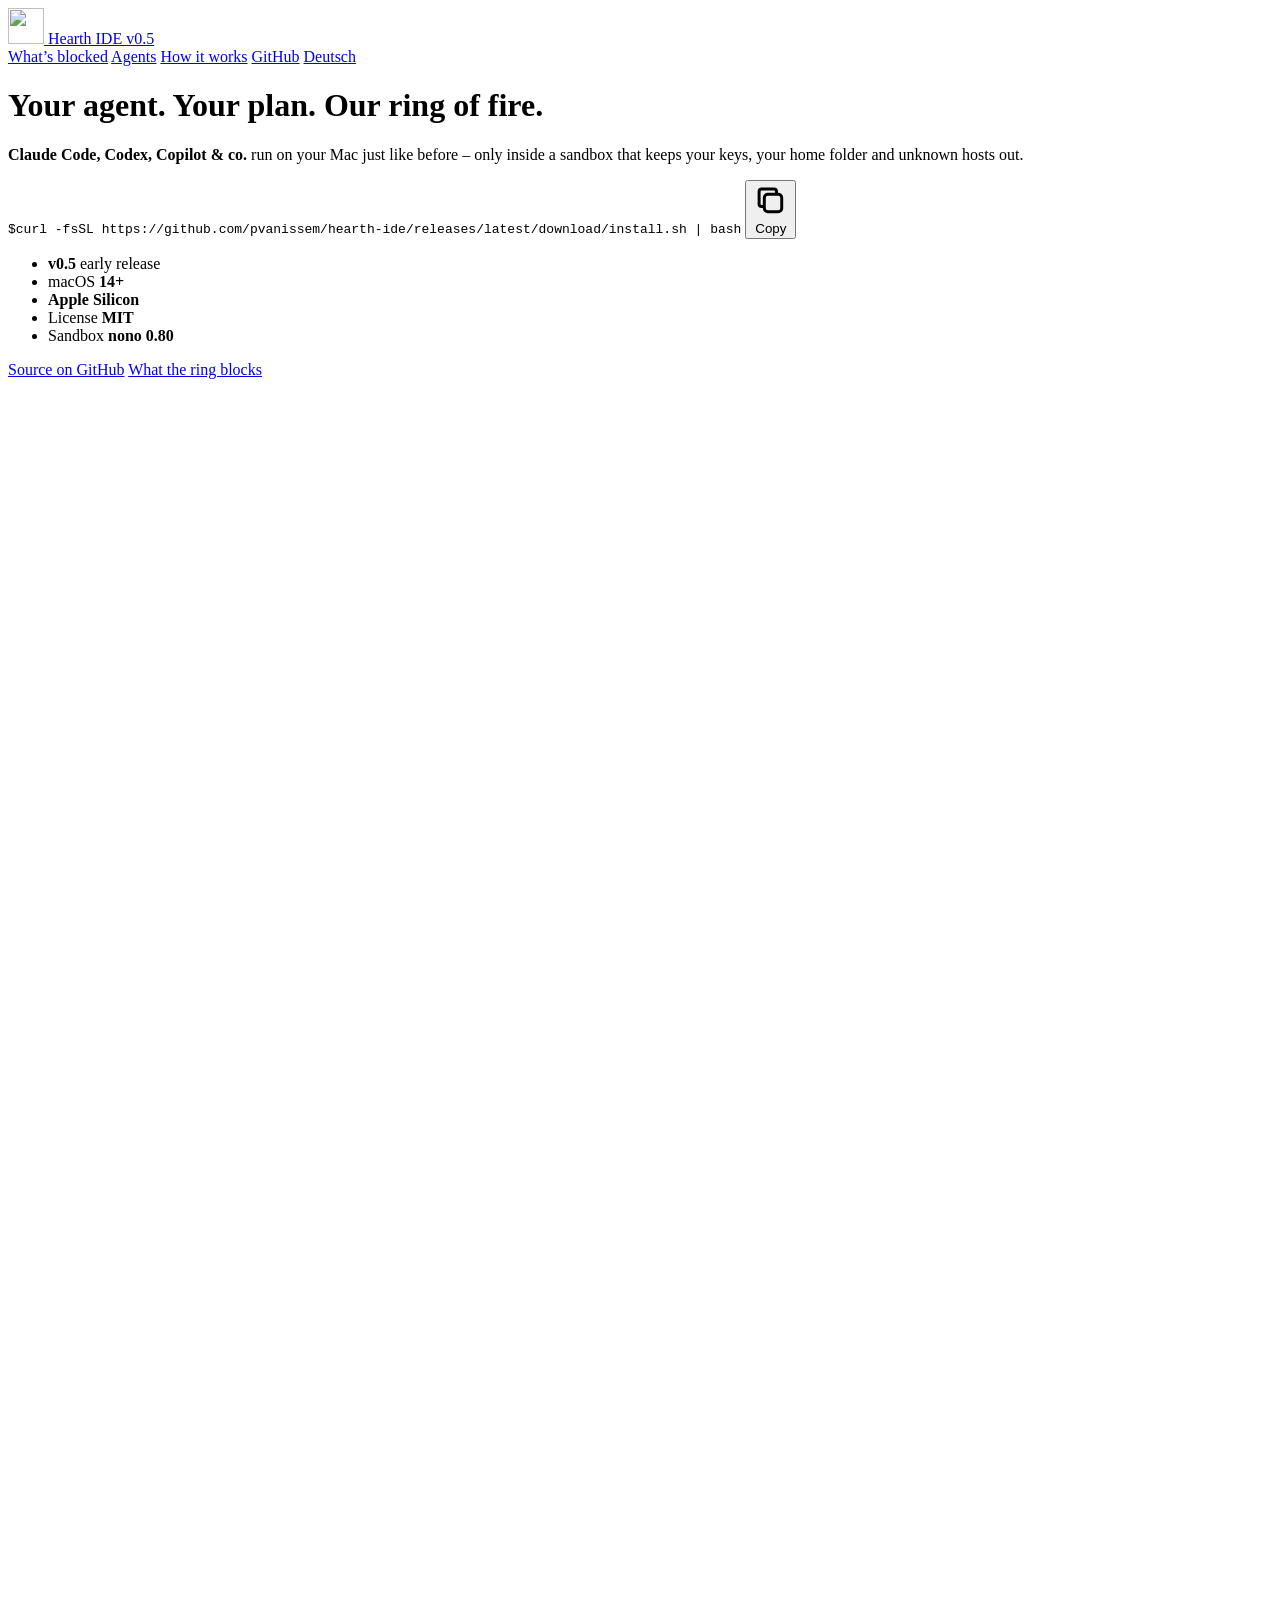
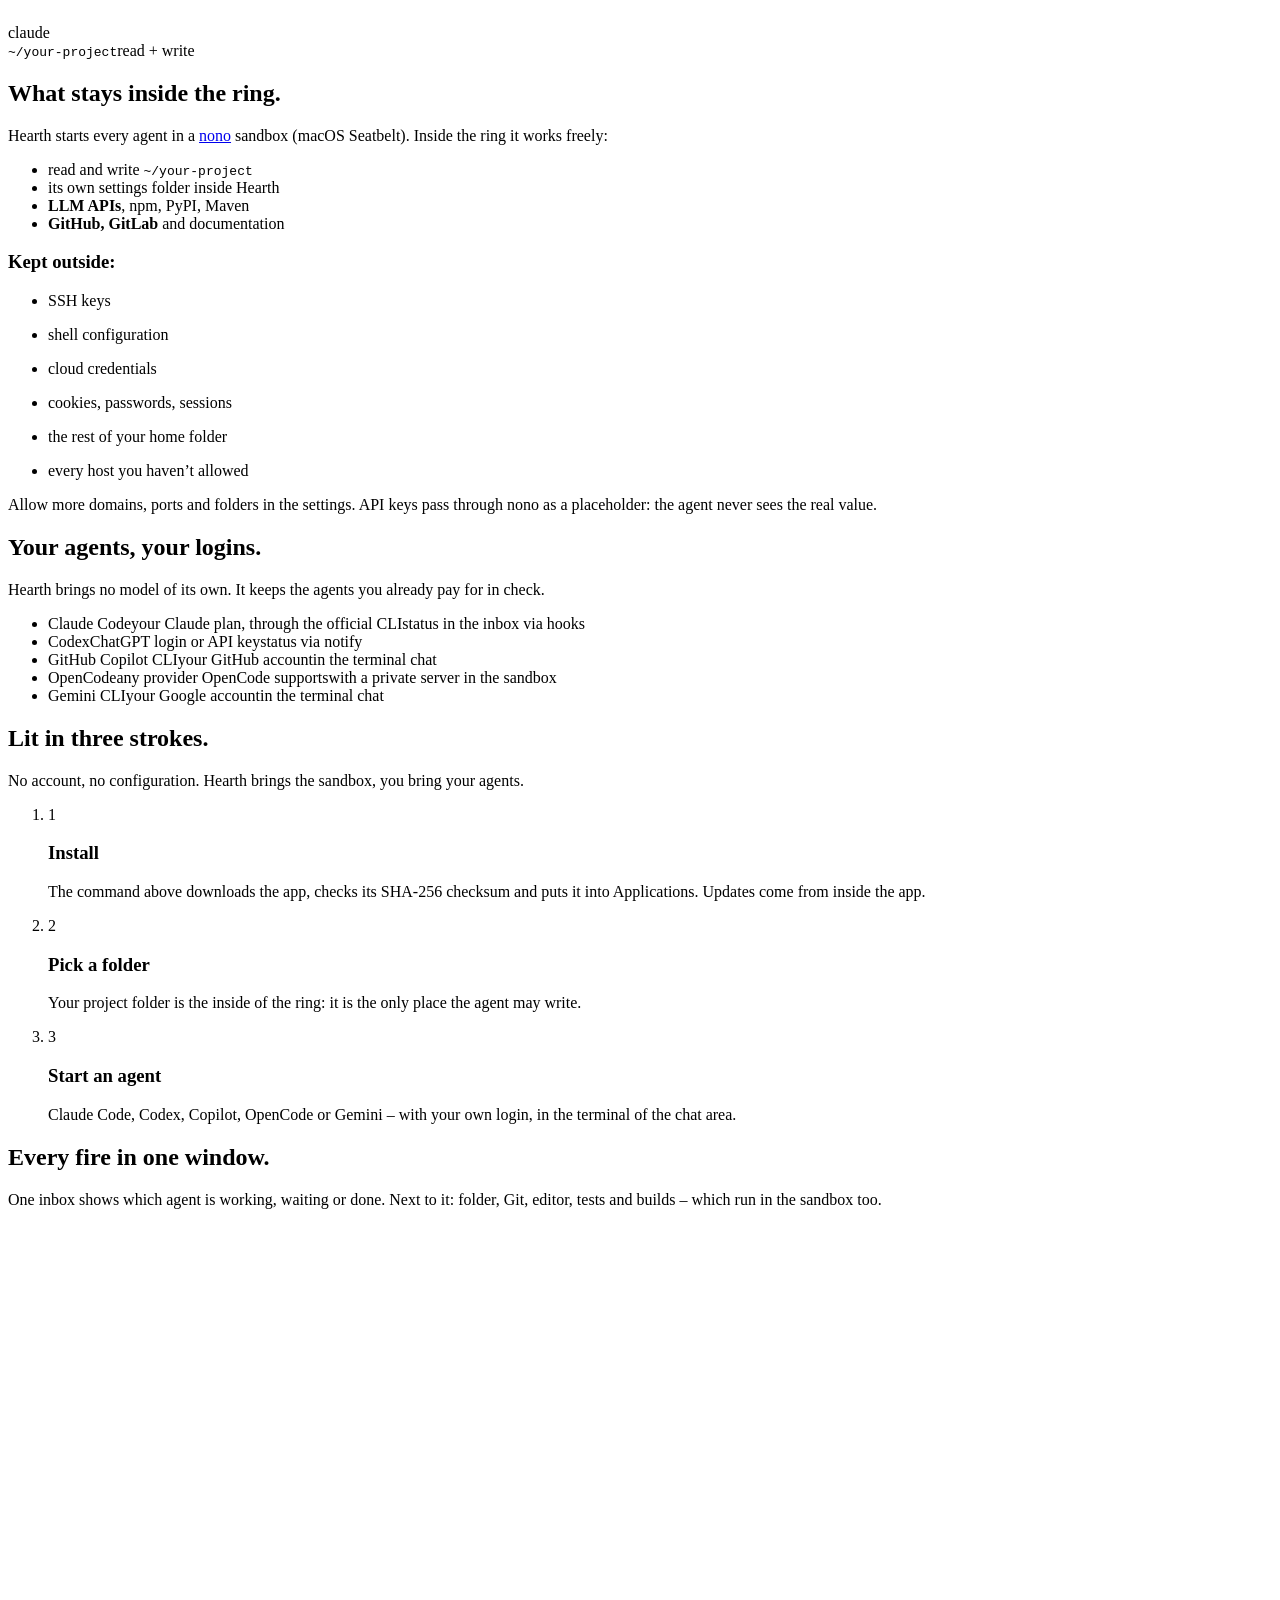
==== site/index.html @ be871015 "Landing page: v0.5 Co-Authored-By: Claude Opus 5.5 <noreply@anthropic.com>" ====
<!doctype html>
<html lang="en">
<head>
<meta charset="utf-8">
<meta name="viewport" content="width=device-width, initial-scale=1">
<title>Hearth IDE – Your agent. Your plan. Our ring of fire.</title>
<meta name="description" content="Hearth IDE is a native macOS app that runs Claude Code, Codex, GitHub Copilot CLI, OpenCode and Gemini CLI inside a nono sandbox – with one inbox for all your sessions.">
<meta property="og:title" content="Hearth IDE">
<meta property="og:description" content="Your agent. Your plan. Our ring of fire. Every agent CLI in a sandbox on your Mac.">
<meta property="og:image" content="https://pvanissem.github.io/hearth-ide/assets/hearth-app.webp">
<meta property="og:locale" content="en_US">
<meta name="theme-color" content="#0e0a12">
<link rel="canonical" href="https://pvanissem.github.io/hearth-ide/">
<link rel="alternate" hreflang="en" href="https://pvanissem.github.io/hearth-ide/">
<link rel="alternate" hreflang="de" href="https://pvanissem.github.io/hearth-ide/de/">
<link rel="alternate" hreflang="x-default" href="https://pvanissem.github.io/hearth-ide/">
<link rel="icon" type="image/png" href="assets/favicon.png">
<link rel="apple-touch-icon" href="assets/apple-touch-icon.png">
<link rel="preload" href="assets/fonts/bricolage-grotesque-latin.woff2" as="font" type="font/woff2" crossorigin>
<link rel="stylesheet" href="assets/fonts.css">
<link rel="stylesheet" href="assets/site.css">
</head>
<body>
<div class="wrap">
  <div class="firelight hero-light" aria-hidden="true"></div>
  <header class="top">
    <a class="mark" href="./" aria-label="Hearth IDE – home">
      <img src="assets/hearth-icon.webp" alt="" width="36" height="36">
      Hearth IDE <span class="version">v0.5</span>
    </a>
    <nav aria-label="Page sections">
      <a href="#ring">What’s blocked</a>
      <a href="#agents">Agents</a>
      <a href="#how">How it works</a>
      <a class="gh" href="https://github.com/pvanissem/hearth-ide">GitHub</a>
      <a class="lang" href="de/" hreflang="de" lang="de">Deutsch</a>
    </nav>
  </header>

  <main>
    <div class="hero">
      <div class="pitch">
        <h1>Your agent. Your plan. <span class="lit">Our ring of fire.</span></h1>
        <p class="lede"><strong>Claude Code, Codex, Copilot &amp; co.</strong> run on your Mac just like before – only inside a sandbox that keeps your keys, your home folder and unknown hosts out.</p>

        <div class="install" data-install>
          <code><span class="prompt">$</span><span data-cmd>curl -fsSL https://<wbr>github.com/<wbr>pvanissem/<wbr>hearth-ide/<wbr>releases/<wbr>latest/<wbr>download/<wbr>install.sh <wbr>| bash</span></code>
          <button class="copy" type="button" data-copy aria-label="Copy the install command">
            <svg viewBox="0 0 20 20" fill="none" stroke="currentColor" stroke-width="1.7" aria-hidden="true"><rect x="6.5" y="6.5" width="10" height="10" rx="2"/><path d="M13.5 6.5V5a1.5 1.5 0 0 0-1.5-1.5H5A1.5 1.5 0 0 0 3.5 5v7A1.5 1.5 0 0 0 5 13.5h1.5"/></svg>
            <span class="copy-text">Copy</span>
          </button>
          <span class="copy-status" role="status" aria-live="polite"></span>
        </div>

        <ul class="facts" aria-label="Key facts">
          <li><b>v0.5</b> early release</li>
          <li>macOS <b>14+</b></li>
          <li><b>Apple Silicon</b></li>
          <li>License <b>MIT</b></li>
          <li>Sandbox <b>nono 0.80</b></li>
        </ul>

        <div class="pitch-links">
          <a href="https://github.com/pvanissem/hearth-ide">Source on GitHub</a>
          <a href="#ring">What the ring blocks</a>
        </div>
      </div>

      <div class="ring" data-ring aria-label="A ring of stones made of sandbox rules around the agent’s fire. Every stone is a block.">
        <canvas data-fire aria-hidden="true"></canvas>
        <svg class="stones" data-stones viewBox="0 0 1000 860" role="list"></svg>
        <div class="agent-name" data-agent aria-hidden="true">claude</div>
        <div class="inside-label"><code>~/your-project</code><span>read + write</span></div>
        <div class="rule-tip" data-tip aria-hidden="true"></div>
      </div>
    </div>

    <section id="ring" aria-labelledby="ring-h">
      <div class="ember-light" style="left:-18rem;top:2rem" aria-hidden="true"></div>
      <h2 id="ring-h">What stays inside the ring.</h2>
      <p class="section-lede">Hearth starts every agent in a <a href="https://nono.sh">nono</a> sandbox (macOS Seatbelt). Inside the ring it works freely:</p>
      <ul class="inside">
        <li>read and write <code>~/your-project</code></li>
        <li>its own settings folder inside Hearth</li>
        <li><strong>LLM APIs</strong>, npm, PyPI, Maven</li>
        <li><strong>GitHub, GitLab</strong> and documentation</li>
      </ul>
      <h3 class="outside-title">Kept outside:</h3>
      <ul class="arc" data-arc>
        <li style="--lift:1.4" data-stone="~/.ssh"><p>SSH keys</p></li>
        <li style="--lift:.5" data-stone="~/.zshrc"><p>shell configuration</p></li>
        <li style="--lift:0" data-stone="~/.aws"><p>cloud credentials</p></li>
        <li style="--lift:0" data-stone="Browser data"><p>cookies, passwords, sessions</p></li>
        <li style="--lift:.5" data-stone="~/Documents"><p>the rest of your home folder</p></li>
        <li style="--lift:1.4" data-stone="example.com"><p>every host you haven’t allowed</p></li>
      </ul>
      <p class="side-note">Allow more domains, ports and folders in the settings. API keys pass through nono as a placeholder: the agent never sees the real value.</p>
    </section>

    <section id="agents" aria-labelledby="agents-h">
      <h2 id="agents-h">Your agents, your logins.</h2>
      <p class="section-lede">Hearth brings no model of its own. It keeps the agents you already pay for in check.</p>
      <ul class="roster">
        <li><span class="who">Claude Code</span><span class="login">your Claude plan, through the official CLI</span><span class="how">status in the inbox via hooks</span></li>
        <li><span class="who">Codex</span><span class="login">ChatGPT login or API key</span><span class="how">status via notify</span></li>
        <li><span class="who">GitHub Copilot CLI</span><span class="login">your GitHub account</span><span class="how">in the terminal chat</span></li>
        <li><span class="who">OpenCode</span><span class="login">any provider OpenCode supports</span><span class="how">with a private server in the sandbox</span></li>
        <li><span class="who">Gemini CLI</span><span class="login">your Google account</span><span class="how">in the terminal chat</span></li>
      </ul>
    </section>

    <section id="how" aria-labelledby="how-h">
      <div class="ember-light" style="right:-16rem;top:6rem" aria-hidden="true"></div>
      <h2 id="how-h">Lit in three strokes.</h2>
      <p class="section-lede">No account, no configuration. Hearth brings the sandbox, you bring your agents.</p>
      <ol class="strokes" data-strokes>
        <li><span class="n" aria-hidden="true">1</span><h3>Install</h3><p>The command above downloads the app, checks its SHA-256 checksum and puts it into Applications. Updates come from inside the app.</p></li>
        <li><span class="n" aria-hidden="true">2</span><h3>Pick a folder</h3><p>Your project folder is the inside of the ring: it is the only place the agent may write.</p></li>
        <li><span class="n" aria-hidden="true">3</span><h3>Start an agent</h3><p>Claude Code, Codex, Copilot, OpenCode or Gemini – with your own login, in the terminal of the chat area.</p></li>
      </ol>
    </section>

    <section aria-labelledby="app-h">
      <h2 id="app-h">Every fire in one window.</h2>
      <p class="section-lede">One inbox shows which agent is working, waiting or done. Next to it: folder, Git, editor, tests and builds – which run in the sandbox too.</p>
      <figure class="shot">
        <div class="shot-frame">
          <picture>
            <source media="(max-width: 560px)" srcset="assets/hearth-app-phone.webp" width="1000" height="1106">
            <img src="assets/hearth-app.webp" width="2400" height="1326" loading="lazy" decoding="async"
                 alt="Hearth IDE: on the left the inbox with a finished Claude Code session, next to it the terminal chat with its sandbox badge, on the right the directory, Git with two changes and Build &amp; Deployment.">
          </picture>
          <span class="pin inbox">Inbox</span>
          <span class="pin chat">Terminal chat<span class="long"> in the sandbox</span></span>
          <span class="pin inspector">Git &amp; builds follow the agent</span>
        </div>
        <figcaption>A real screenshot with the demo project “lagerfeuer”: Claude Code adds a function and its test inside the sandbox.</figcaption>
      </figure>
    </section>

    <section aria-labelledby="status-h">
      <h2 id="status-h">Honest status: v0.5.</h2>
      <p class="section-lede">Early, but usable. This is what works today:</p>
      <div class="status">
        <div>
          <h3>Works</h3>
          <ul>
            <li>Agents as a terminal in the chat area</li>
            <li>Inbox with status and notifications</li>
            <li>Build &amp; Deployment and Git in the sandbox</li>
            <li>Resuming sessions</li>
            <li>Editor tabs per session</li>
            <li>A separate settings folder per agent</li>
            <li>CI/CD for GitLab and GitHub Actions</li>
            <li>English and German</li>
            <li>Search Everywhere with double Shift</li>
            <li>Themes: Hearth Light, Darcula, Storm</li>
          </ul>
        </div>
        <div>
          <h3>Coming next</h3>
          <ul>
            <li>Native chat via the Agent Client Protocol</li>
            <li>Sign-in without keychain access</li>
            <li>Signed, notarized builds</li>
          </ul>
        </div>
        <div>
          <h3>Requirements</h3>
          <ul>
            <li>macOS 14 or later</li>
            <li>Apple Silicon</li>
            <li>at least one agent CLI</li>
          </ul>
        </div>
      </div>
    </section>

    <section class="close" aria-labelledby="close-h">
      <div class="embers"><img src="assets/hearth-icon.webp" alt="" width="96" height="96" loading="lazy"></div>
      <h2 id="close-h">Light it up.</h2>
      <div class="install" data-install>
        <code><span class="prompt">$</span><span data-cmd>curl -fsSL https://<wbr>github.com/<wbr>pvanissem/<wbr>hearth-ide/<wbr>releases/<wbr>latest/<wbr>download/<wbr>install.sh <wbr>| bash</span></code>
        <button class="copy" type="button" data-copy aria-label="Copy the install command">
          <svg viewBox="0 0 20 20" fill="none" stroke="currentColor" stroke-width="1.7" aria-hidden="true"><rect x="6.5" y="6.5" width="10" height="10" rx="2"/><path d="M13.5 6.5V5a1.5 1.5 0 0 0-1.5-1.5H5A1.5 1.5 0 0 0 3.5 5v7A1.5 1.5 0 0 0 5 13.5h1.5"/></svg>
          <span class="copy-text">Copy</span>
        </button>
        <span class="copy-status" role="status" aria-live="polite"></span>
      </div>
      <div class="pitch-links">
        <a href="https://github.com/pvanissem/hearth-ide/releases/latest">Release notes</a>
        <a href="https://github.com/pvanissem/hearth-ide/blob/main/CHANGELOG.md">Changelog</a>
        <a href="https://github.com/pvanissem/hearth-ide">Source</a>
      </div>
    </section>
  </main>

  <footer>
    <span>Hearth IDE · MIT license · no account, no telemetry</span>
    <span>Sandbox: <a href="https://github.com/nolabs-ai/nono">nono</a> (Apache-2.0)</span>
  </footer>
</div>

<script src="assets/site.js"></script>
</body>
</html>
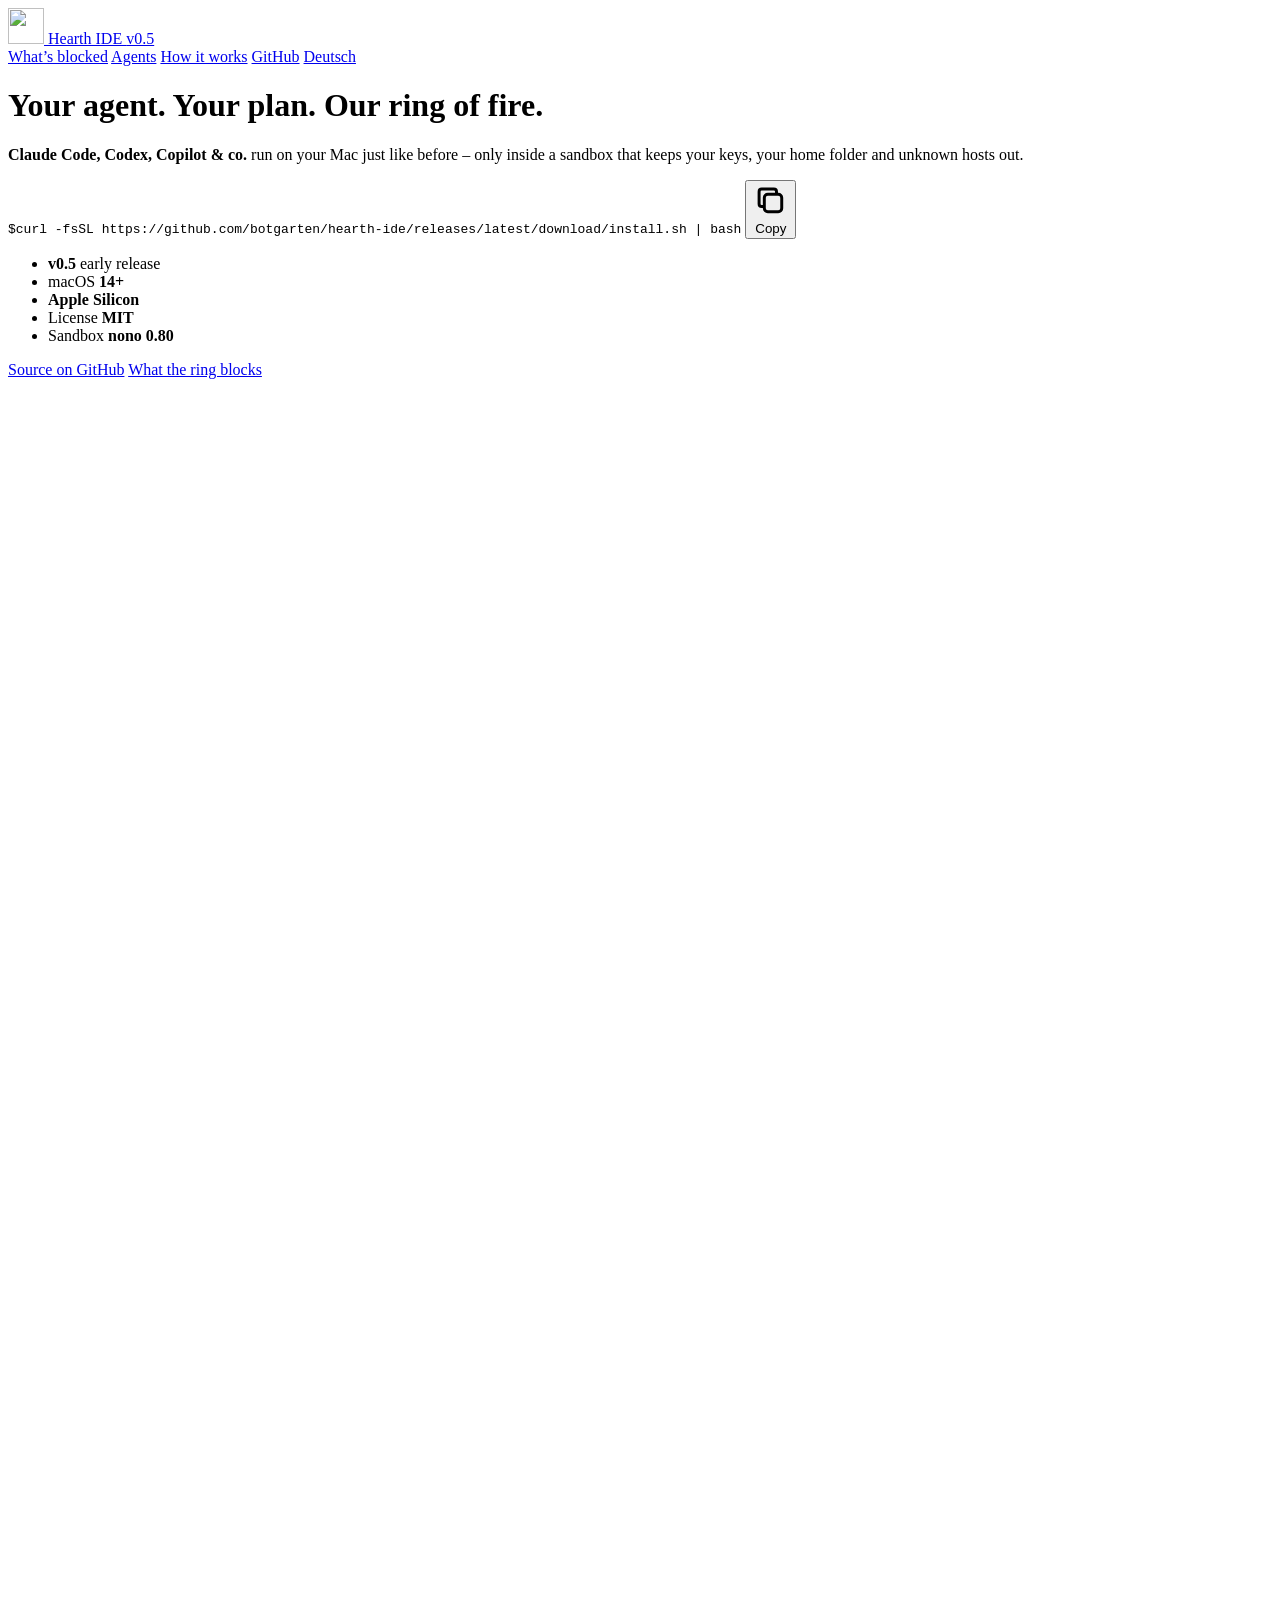
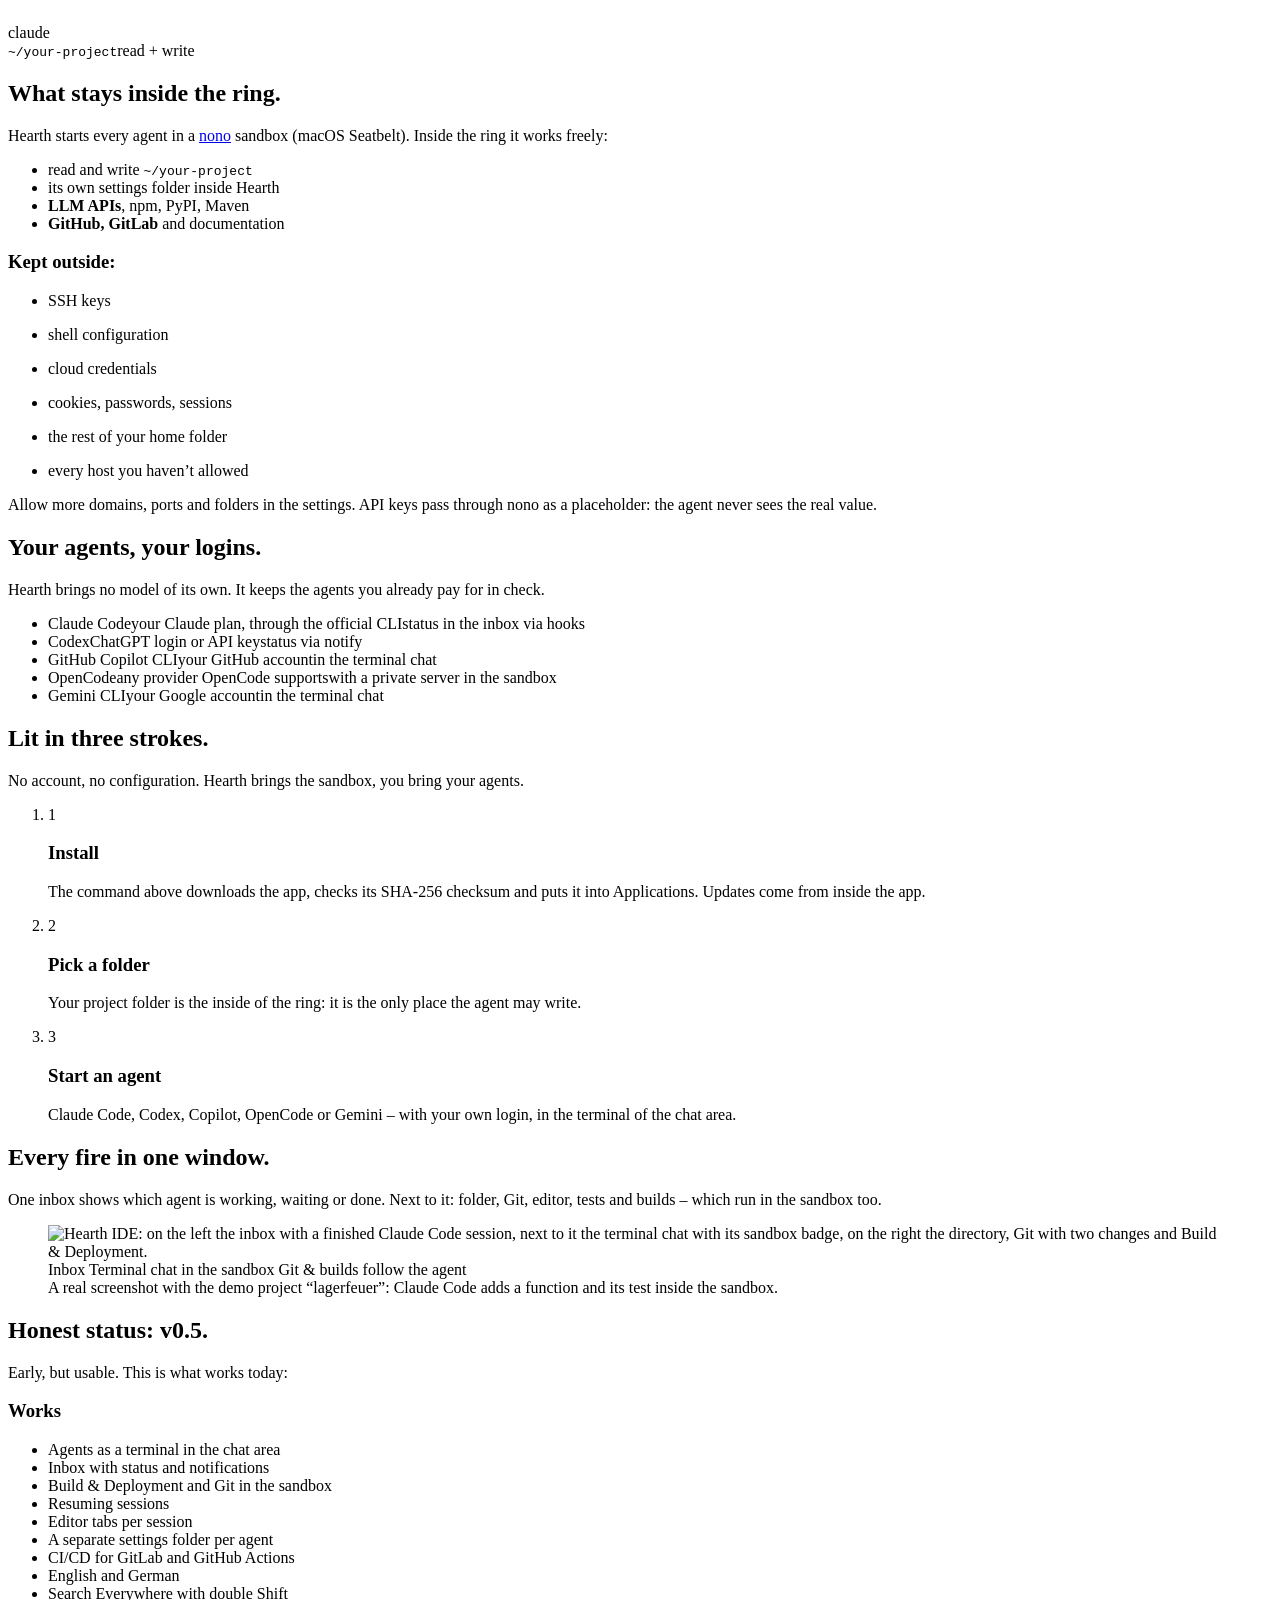
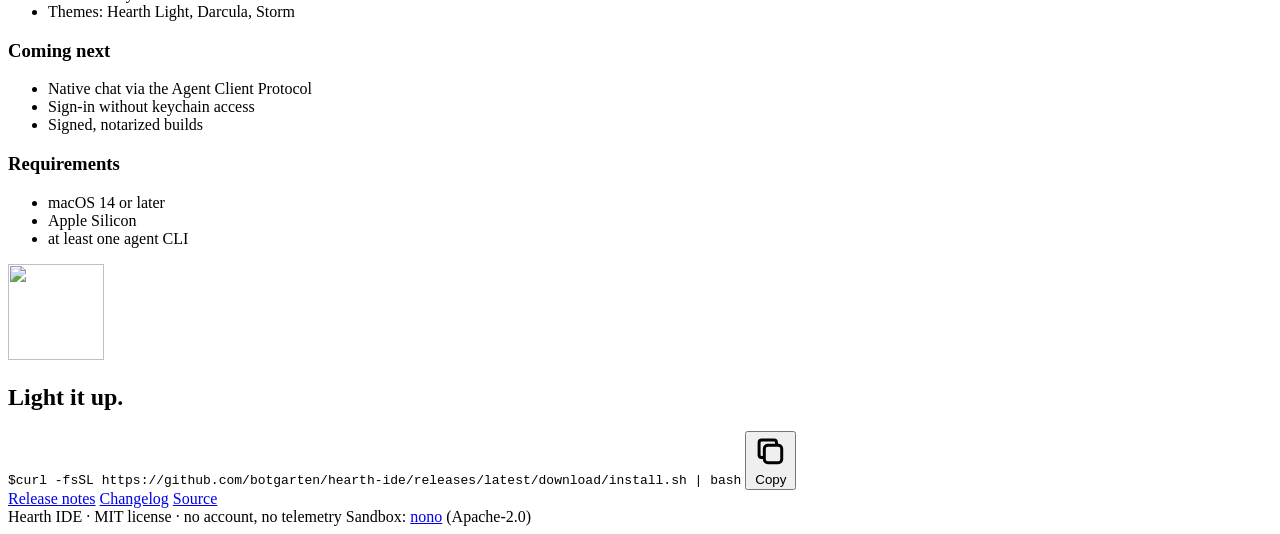
==== commit 0f78e77a: "Landingpage: URLs auf botgarten/hearth-ide umgestellt Co-Authored-By: Claude Sonnet 5.5 <noreply@ant" ====
--- a/site/index.html
+++ b/site/index.html
@@ -7,13 +7,13 @@
 <meta name="description" content="Hearth IDE is a native macOS app that runs Claude Code, Codex, GitHub Copilot CLI, OpenCode and Gemini CLI inside a nono sandbox – with one inbox for all your sessions.">
 <meta property="og:title" content="Hearth IDE">
 <meta property="og:description" content="Your agent. Your plan. Our ring of fire. Every agent CLI in a sandbox on your Mac.">
-<meta property="og:image" content="https://pvanissem.github.io/hearth-ide/assets/hearth-app.webp">
+<meta property="og:image" content="https://botgarten.github.io/hearth-ide/assets/hearth-app.webp">
 <meta property="og:locale" content="en_US">
 <meta name="theme-color" content="#0e0a12">
-<link rel="canonical" href="https://pvanissem.github.io/hearth-ide/">
-<link rel="alternate" hreflang="en" href="https://pvanissem.github.io/hearth-ide/">
-<link rel="alternate" hreflang="de" href="https://pvanissem.github.io/hearth-ide/de/">
-<link rel="alternate" hreflang="x-default" href="https://pvanissem.github.io/hearth-ide/">
+<link rel="canonical" href="https://botgarten.github.io/hearth-ide/">
+<link rel="alternate" hreflang="en" href="https://botgarten.github.io/hearth-ide/">
+<link rel="alternate" hreflang="de" href="https://botgarten.github.io/hearth-ide/de/">
+<link rel="alternate" hreflang="x-default" href="https://botgarten.github.io/hearth-ide/">
 <link rel="icon" type="image/png" href="assets/favicon.png">
 <link rel="apple-touch-icon" href="assets/apple-touch-icon.png">
 <link rel="preload" href="assets/fonts/bricolage-grotesque-latin.woff2" as="font" type="font/woff2" crossorigin>
@@ -32,7 +32,7 @@
       <a href="#ring">What’s blocked</a>
       <a href="#agents">Agents</a>
       <a href="#how">How it works</a>
-      <a class="gh" href="https://github.com/pvanissem/hearth-ide">GitHub</a>
+      <a class="gh" href="https://github.com/botgarten/hearth-ide">GitHub</a>
       <a class="lang" href="de/" hreflang="de" lang="de">Deutsch</a>
     </nav>
   </header>
@@ -44,7 +44,7 @@
         <p class="lede"><strong>Claude Code, Codex, Copilot &amp; co.</strong> run on your Mac just like before – only inside a sandbox that keeps your keys, your home folder and unknown hosts out.</p>
 
         <div class="install" data-install>
-          <code><span class="prompt">$</span><span data-cmd>curl -fsSL https://<wbr>github.com/<wbr>pvanissem/<wbr>hearth-ide/<wbr>releases/<wbr>latest/<wbr>download/<wbr>install.sh <wbr>| bash</span></code>
+          <code><span class="prompt">$</span><span data-cmd>curl -fsSL https://<wbr>github.com/<wbr>botgarten/<wbr>hearth-ide/<wbr>releases/<wbr>latest/<wbr>download/<wbr>install.sh <wbr>| bash</span></code>
           <button class="copy" type="button" data-copy aria-label="Copy the install command">
             <svg viewBox="0 0 20 20" fill="none" stroke="currentColor" stroke-width="1.7" aria-hidden="true"><rect x="6.5" y="6.5" width="10" height="10" rx="2"/><path d="M13.5 6.5V5a1.5 1.5 0 0 0-1.5-1.5H5A1.5 1.5 0 0 0 3.5 5v7A1.5 1.5 0 0 0 5 13.5h1.5"/></svg>
             <span class="copy-text">Copy</span>
@@ -61,7 +61,7 @@
         </ul>
 
         <div class="pitch-links">
-          <a href="https://github.com/pvanissem/hearth-ide">Source on GitHub</a>
+          <a href="https://github.com/botgarten/hearth-ide">Source on GitHub</a>
           <a href="#ring">What the ring blocks</a>
         </div>
       </div>
@@ -180,7 +180,7 @@
       <div class="embers"><img src="assets/hearth-icon.webp" alt="" width="96" height="96" loading="lazy"></div>
       <h2 id="close-h">Light it up.</h2>
       <div class="install" data-install>
-        <code><span class="prompt">$</span><span data-cmd>curl -fsSL https://<wbr>github.com/<wbr>pvanissem/<wbr>hearth-ide/<wbr>releases/<wbr>latest/<wbr>download/<wbr>install.sh <wbr>| bash</span></code>
+        <code><span class="prompt">$</span><span data-cmd>curl -fsSL https://<wbr>github.com/<wbr>botgarten/<wbr>hearth-ide/<wbr>releases/<wbr>latest/<wbr>download/<wbr>install.sh <wbr>| bash</span></code>
         <button class="copy" type="button" data-copy aria-label="Copy the install command">
           <svg viewBox="0 0 20 20" fill="none" stroke="currentColor" stroke-width="1.7" aria-hidden="true"><rect x="6.5" y="6.5" width="10" height="10" rx="2"/><path d="M13.5 6.5V5a1.5 1.5 0 0 0-1.5-1.5H5A1.5 1.5 0 0 0 3.5 5v7A1.5 1.5 0 0 0 5 13.5h1.5"/></svg>
           <span class="copy-text">Copy</span>
@@ -188,9 +188,9 @@
         <span class="copy-status" role="status" aria-live="polite"></span>
       </div>
       <div class="pitch-links">
-        <a href="https://github.com/pvanissem/hearth-ide/releases/latest">Release notes</a>
-        <a href="https://github.com/pvanissem/hearth-ide/blob/main/CHANGELOG.md">Changelog</a>
-        <a href="https://github.com/pvanissem/hearth-ide">Source</a>
+        <a href="https://github.com/botgarten/hearth-ide/releases/latest">Release notes</a>
+        <a href="https://github.com/botgarten/hearth-ide/blob/main/CHANGELOG.md">Changelog</a>
+        <a href="https://github.com/botgarten/hearth-ide">Source</a>
       </div>
     </section>
   </main>
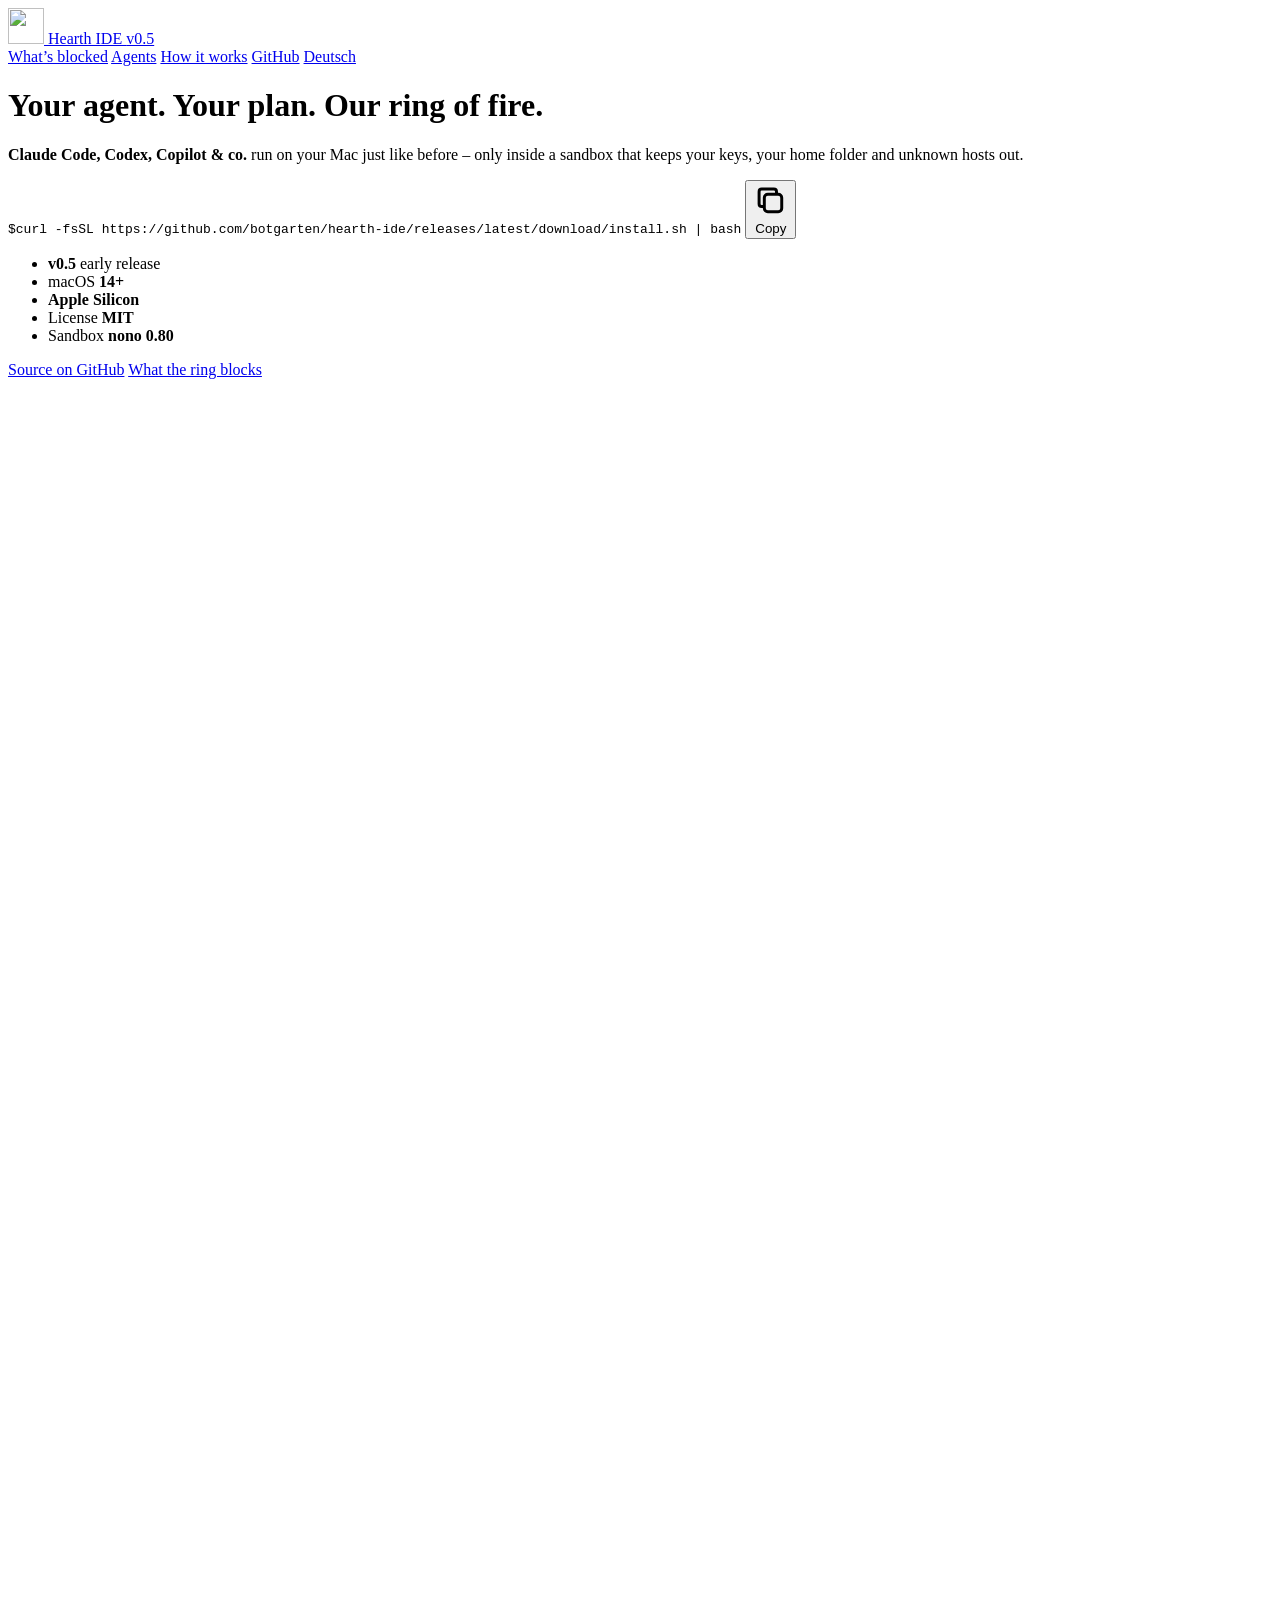
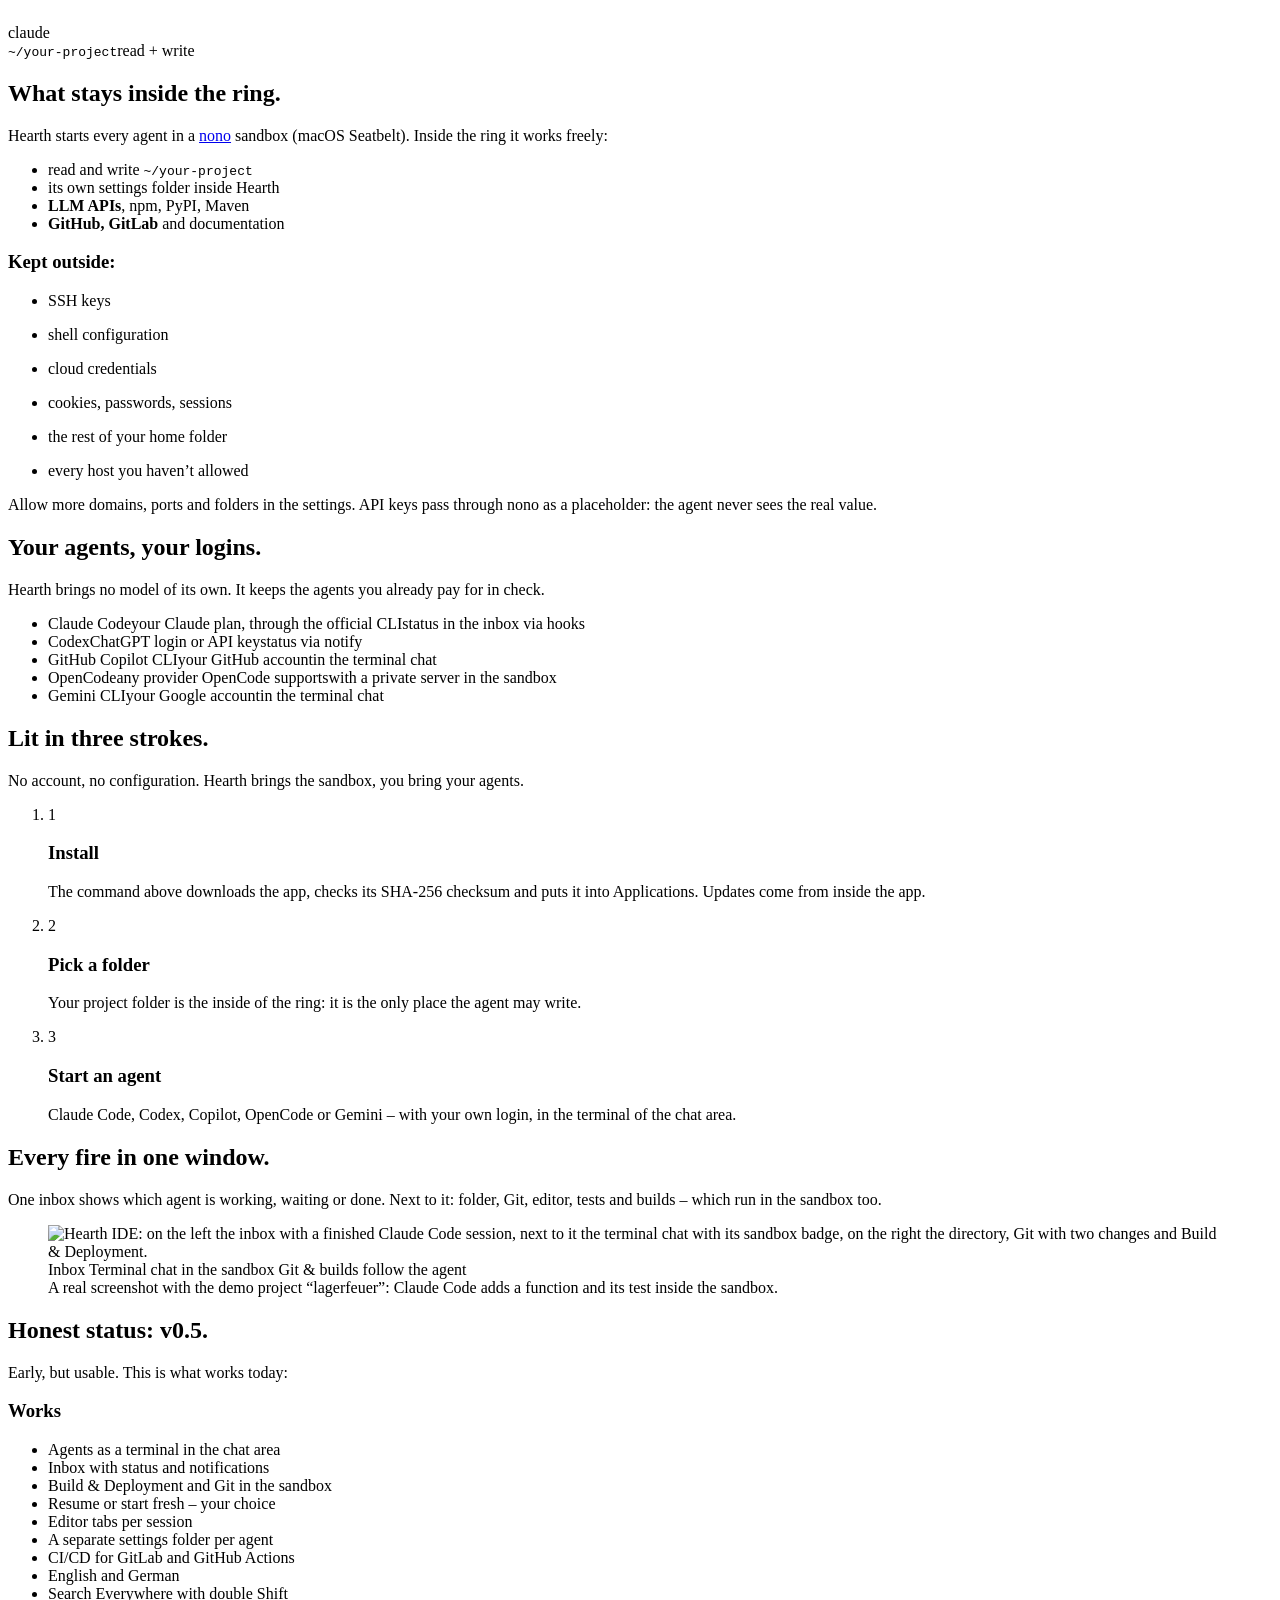
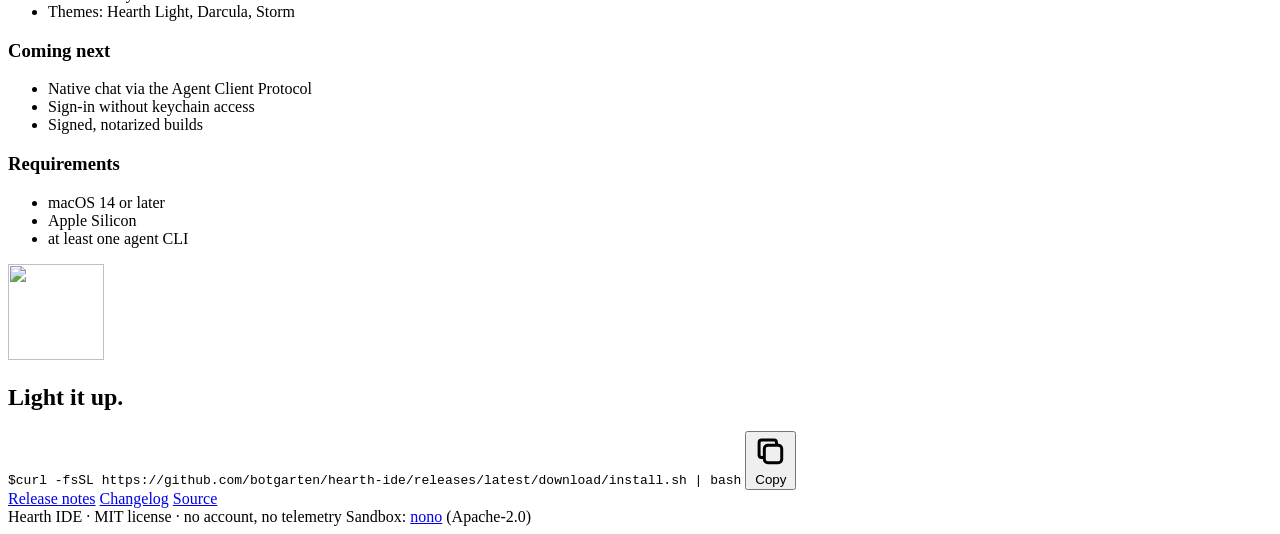
==== commit 58253b06: "Start dialog and welcome screen: choose between a new and an earlier session Co-Authored-By: Claude " ====
--- a/site/index.html
+++ b/site/index.html
@@ -148,7 +148,7 @@
             <li>Agents as a terminal in the chat area</li>
             <li>Inbox with status and notifications</li>
             <li>Build &amp; Deployment and Git in the sandbox</li>
-            <li>Resuming sessions</li>
+            <li>Resume or start fresh – your choice</li>
             <li>Editor tabs per session</li>
             <li>A separate settings folder per agent</li>
             <li>CI/CD for GitLab and GitHub Actions</li>
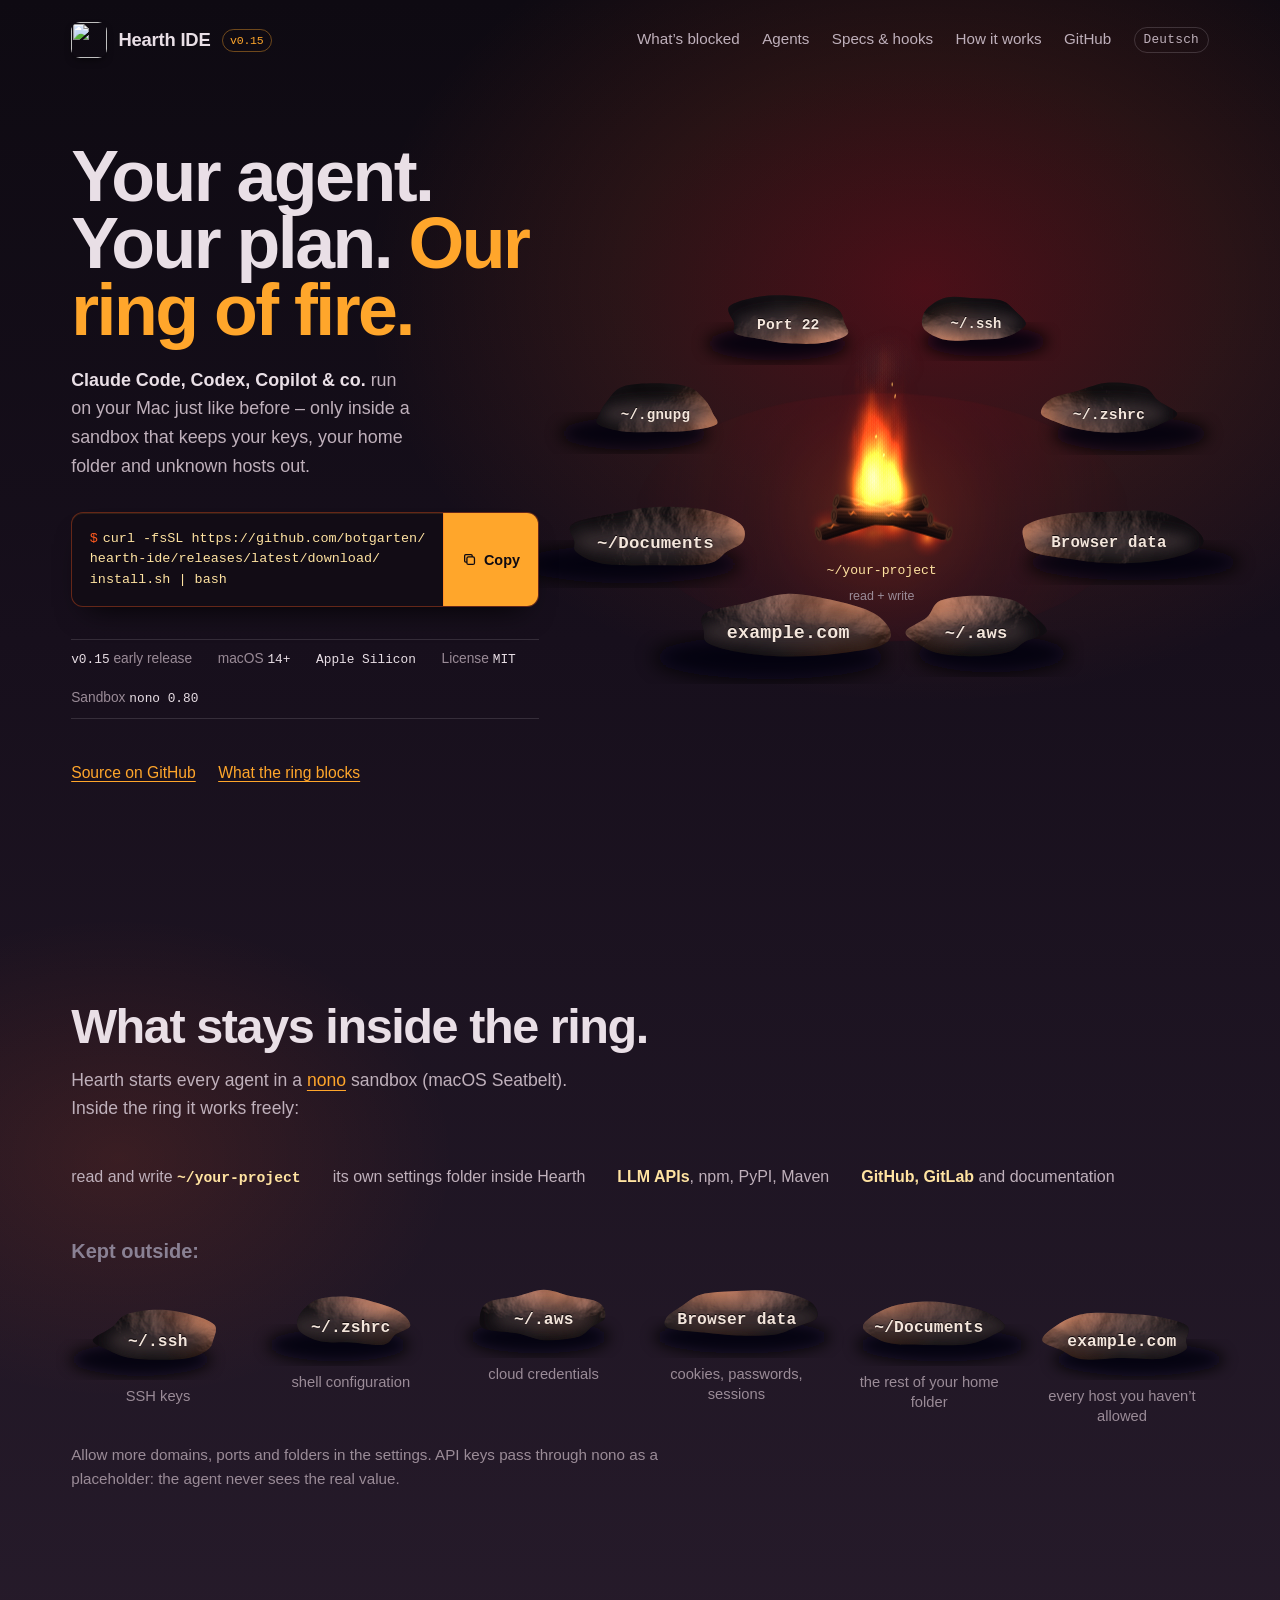
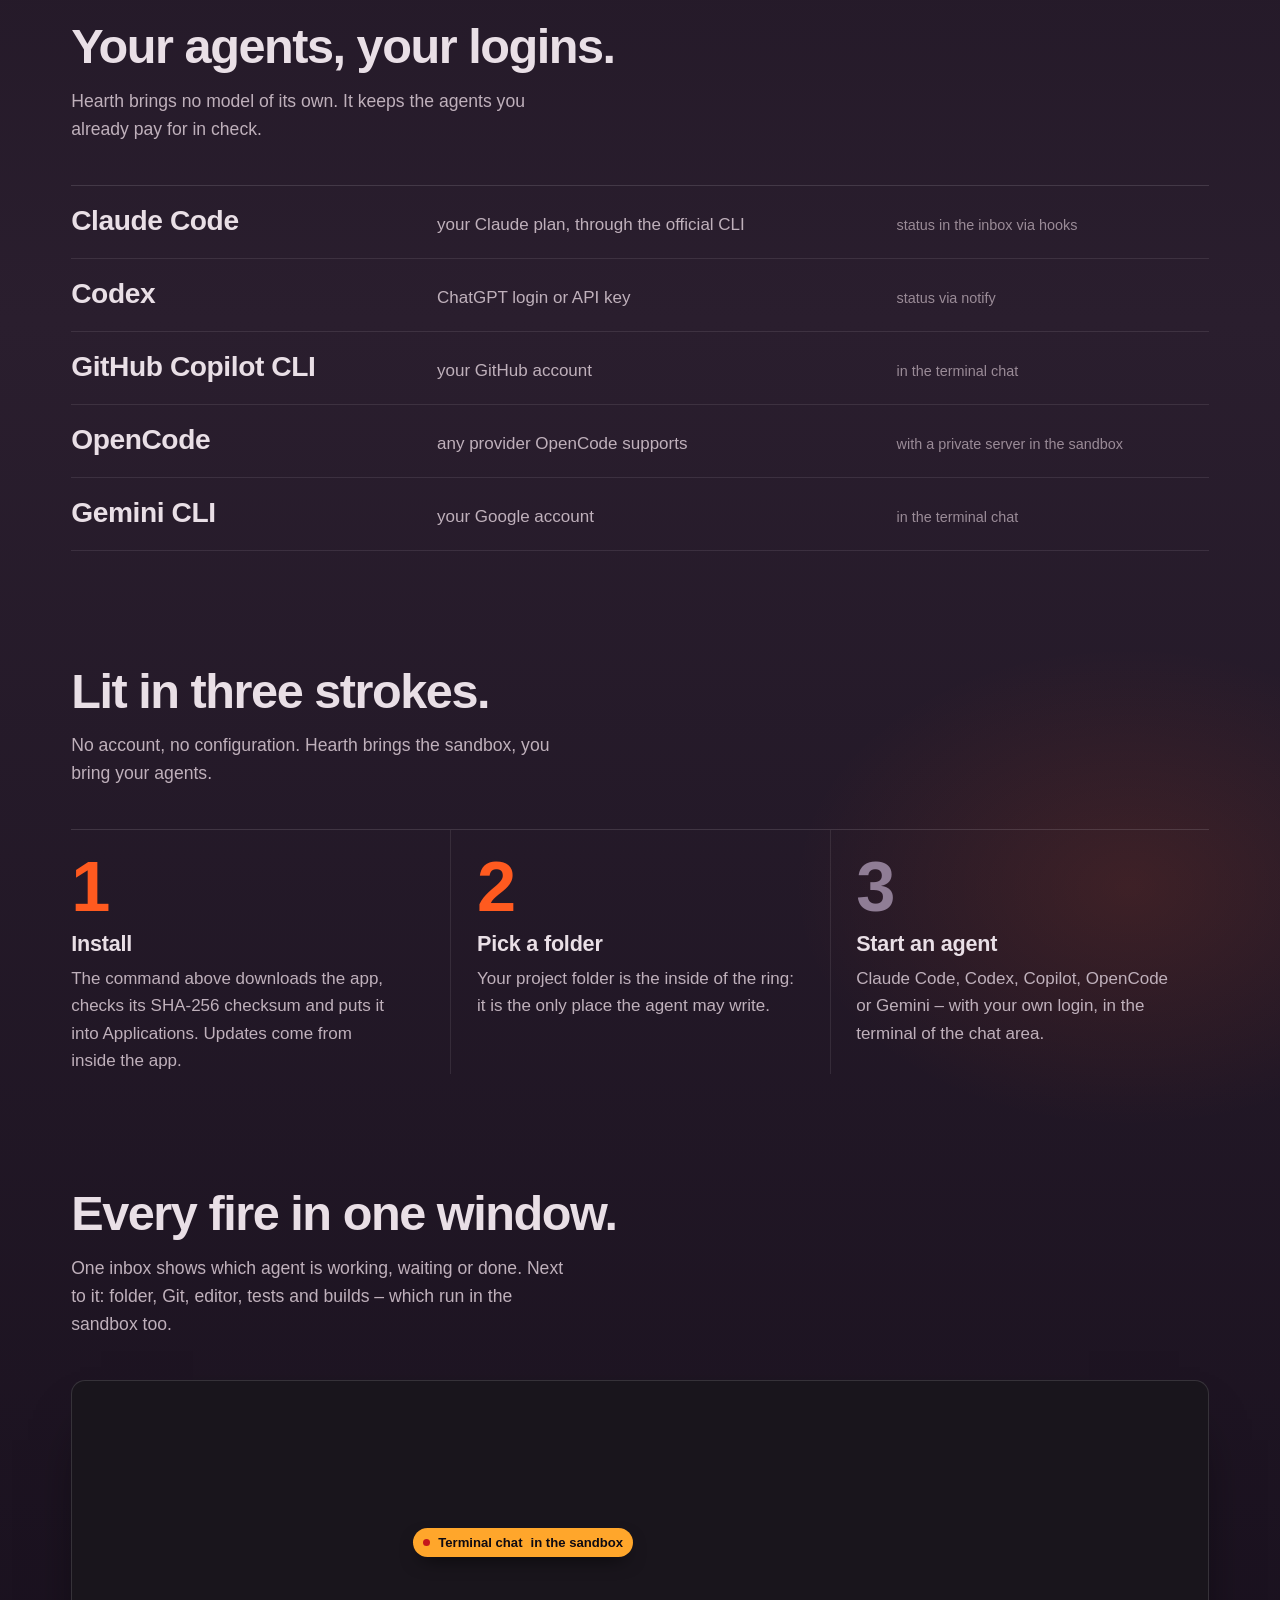
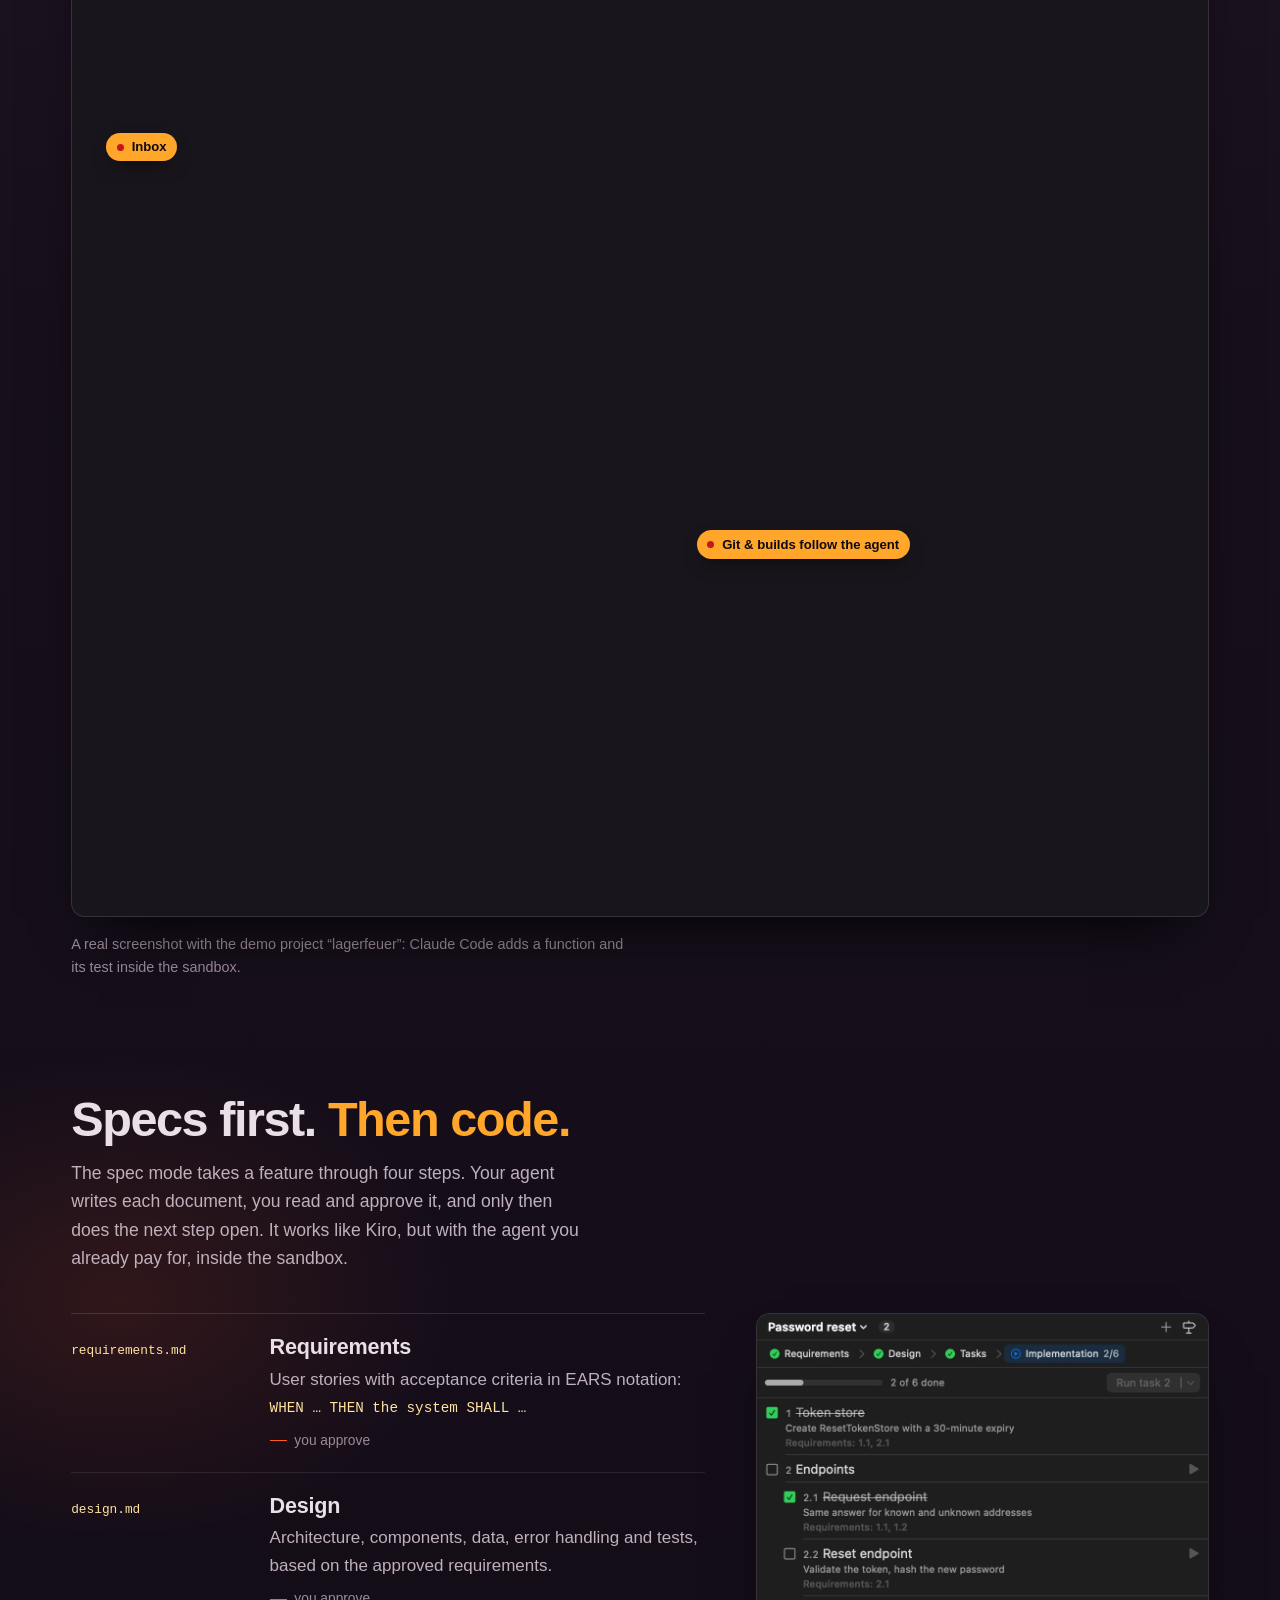
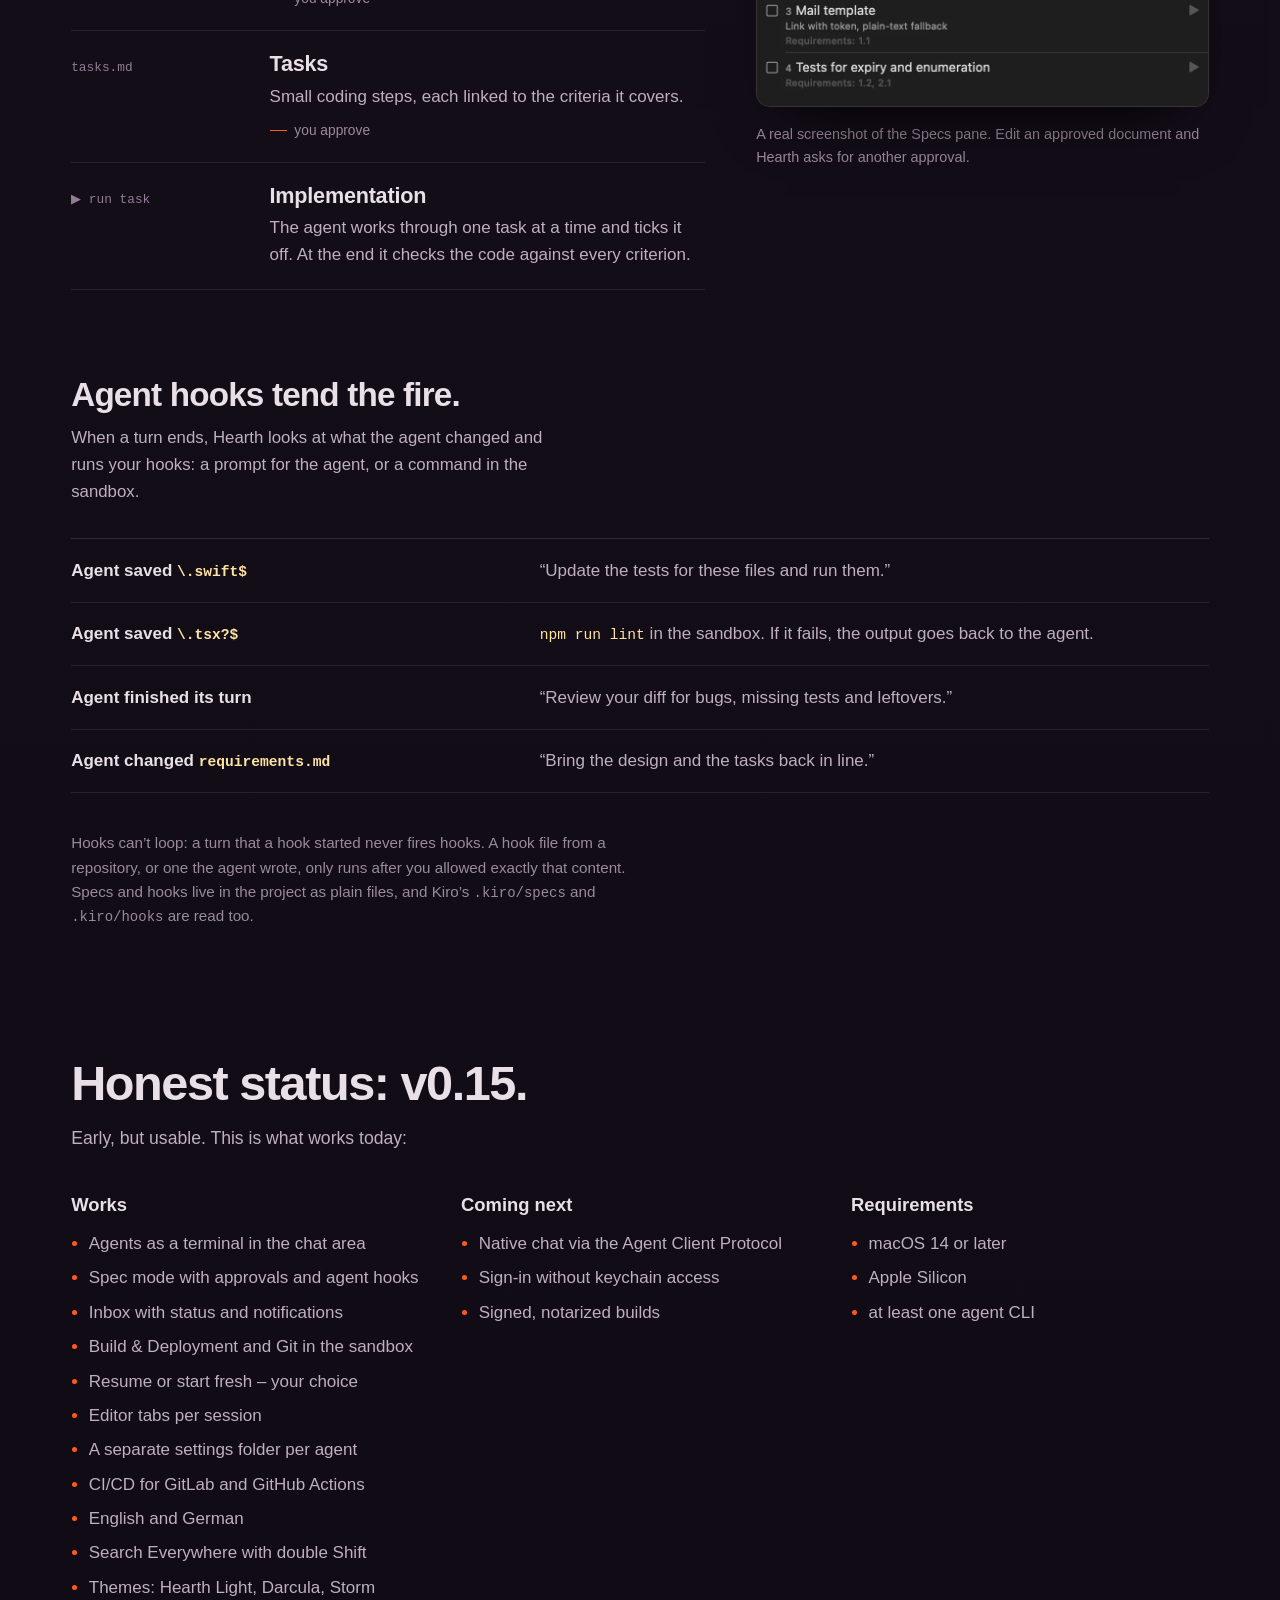
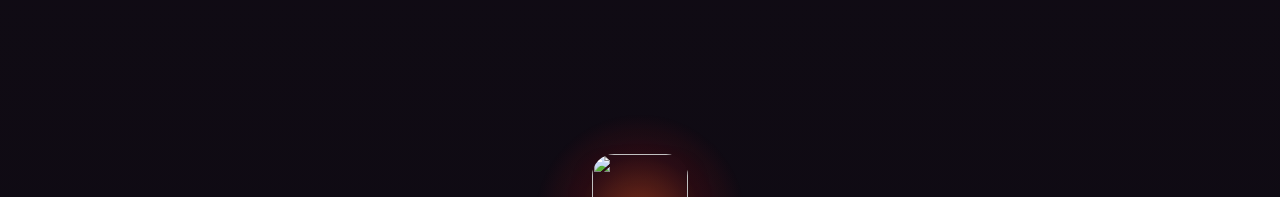
==== commit 29c82c82: "Landingpage: present the spec mode and agent hooks, v0.15 Co-Authored-By: Claude Opus 5.5 <noreply@a" ====
--- a/site/index.html
+++ b/site/index.html
@@ -26,11 +26,12 @@
   <header class="top">
     <a class="mark" href="./" aria-label="Hearth IDE – home">
       <img src="assets/hearth-icon.webp" alt="" width="36" height="36">
-      Hearth IDE <span class="version">v0.5</span>
+      Hearth IDE <span class="version">v0.15</span>
     </a>
     <nav aria-label="Page sections">
       <a href="#ring">What’s blocked</a>
       <a href="#agents">Agents</a>
+      <a href="#specs">Specs &amp; hooks</a>
       <a href="#how">How it works</a>
       <a class="gh" href="https://github.com/botgarten/hearth-ide">GitHub</a>
       <a class="lang" href="de/" hreflang="de" lang="de">Deutsch</a>
@@ -53,7 +54,7 @@
         </div>
 
         <ul class="facts" aria-label="Key facts">
-          <li><b>v0.5</b> early release</li>
+          <li><b>v0.15</b> early release</li>
           <li>macOS <b>14+</b></li>
           <li><b>Apple Silicon</b></li>
           <li>License <b>MIT</b></li>
@@ -138,14 +139,46 @@
       </figure>
     </section>
 
+    <section id="specs" aria-labelledby="specs-h">
+      <div class="ember-light" style="left:-18rem;top:5rem" aria-hidden="true"></div>
+      <h2 id="specs-h">Specs first. <span class="lit">Then code.</span></h2>
+      <p class="section-lede">The spec mode takes a feature through four steps. Your agent writes each document, you read and approve it, and only then does the next step open. It works like Kiro, but with the agent you already pay for, inside the sandbox.</p>
+      <div class="spec">
+        <ol class="phases" data-phases>
+          <li><span class="file">requirements.md</span><div><h3>Requirements</h3><p>User stories with acceptance criteria in EARS notation: <code>WHEN … THEN the system SHALL …</code></p><span class="gate">you approve</span></div></li>
+          <li><span class="file">design.md</span><div><h3>Design</h3><p>Architecture, components, data, error handling and tests, based on the approved requirements.</p><span class="gate">you approve</span></div></li>
+          <li><span class="file">tasks.md</span><div><h3>Tasks</h3><p>Small coding steps, each linked to the criteria it covers.</p><span class="gate">you approve</span></div></li>
+          <li><span class="file">▶ run task</span><div><h3>Implementation</h3><p>The agent works through one task at a time and ticks it off. At the end it checks the code against every criterion.</p></div></li>
+        </ol>
+        <figure class="shot spec-shot">
+          <div class="shot-frame">
+            <img src="assets/hearth-specs.webp" width="920" height="800" loading="lazy" decoding="async"
+                 alt="The Specs pane: requirements, design and tasks approved, the implementation step at 2 of 6 tasks, each with its linked requirements and a run button.">
+          </div>
+          <figcaption>A real screenshot of the Specs pane. Edit an approved document and Hearth asks for another approval.</figcaption>
+        </figure>
+      </div>
+
+      <h3 class="hooks-title">Agent hooks tend the fire.</h3>
+      <p class="hooks-lede">When a turn ends, Hearth looks at what the agent changed and runs your hooks: a prompt for the agent, or a command in the sandbox.</p>
+      <ul class="hooks">
+        <li><span class="when">Agent saved <code>\.swift$</code></span><span class="then">“Update the tests for these files and run them.”</span></li>
+        <li><span class="when">Agent saved <code>\.tsx?$</code></span><span class="then"><code>npm run lint</code> in the sandbox. If it fails, the output goes back to the agent.</span></li>
+        <li><span class="when">Agent finished its turn</span><span class="then">“Review your diff for bugs, missing tests and leftovers.”</span></li>
+        <li><span class="when">Agent changed <code>requirements.md</code></span><span class="then">“Bring the design and the tasks back in line.”</span></li>
+      </ul>
+      <p class="side-note">Hooks can’t loop: a turn that a hook started never fires hooks. A hook file from a repository, or one the agent wrote, only runs after you allowed exactly that content. Specs and hooks live in the project as plain files, and Kiro’s <code>.kiro/specs</code> and <code>.kiro/hooks</code> are read too.</p>
+    </section>
+
     <section aria-labelledby="status-h">
-      <h2 id="status-h">Honest status: v0.5.</h2>
+      <h2 id="status-h">Honest status: v0.15.</h2>
       <p class="section-lede">Early, but usable. This is what works today:</p>
       <div class="status">
         <div>
           <h3>Works</h3>
           <ul>
             <li>Agents as a terminal in the chat area</li>
+            <li>Spec mode with approvals and agent hooks</li>
             <li>Inbox with status and notifications</li>
             <li>Build &amp; Deployment and Git in the sandbox</li>
             <li>Resume or start fresh – your choice</li>
--- a/site/assets/site.css
+++ b/site/assets/site.css
@@ -0,0 +1,228 @@
+:root {
+  --night: #0e0a12;
+  --night-2: #170f1c;
+  --plum: #2a1e2e;
+  --crimson: #c4161c;
+  --ember: #ff5a1f;
+  --flame: #ffa62b;
+  --core: #ffe3a1;
+  --ash: #e9dfe6;
+  --ash-2: #bfb0bb;
+  --ash-3: #9a8b97;
+  --cold: #8a8194;
+  --flicker: 1;
+  --display: "Bricolage Grotesque", "Avenir Next", sans-serif;
+  --body: "Hanken Grotesk", "Avenir Next", sans-serif;
+  --mono: "Azeret Mono", ui-monospace, "SF Mono", monospace;
+  --gutter: clamp(1rem, 4vw, 3.5rem);
+  --ease: cubic-bezier(.16, 1, .3, 1);
+}
+* { box-sizing: border-box; }
+html { background: var(--night); color: var(--ash); scrollbar-color: #3b3140 var(--night); overflow-x: clip; }
+body {
+  margin: 0;
+  font: 400 1.0625rem/1.6 var(--body);
+  background: linear-gradient(var(--night), var(--night-2) 40rem, var(--plum) 120rem, var(--night-2) 220rem, var(--night));
+  -webkit-font-smoothing: antialiased;
+  text-rendering: optimizeLegibility;
+  overflow-x: clip;
+}
+::selection { background: var(--ember); color: var(--night); }
+:focus-visible { outline: 2px solid var(--flame); outline-offset: 3px; border-radius: 4px; }
+a { color: var(--flame); text-decoration-thickness: 1px; text-underline-offset: .2em; }
+a:hover { color: var(--core); }
+code, kbd, .mono { font-family: var(--mono); font-variant-ligatures: none; }
+code { font-size: .92em; }
+img { max-width: 100%; display: block; }
+.sr-only { position: absolute; width: 1px; height: 1px; overflow: hidden; clip: rect(0 0 0 0); white-space: nowrap; }
+.wrap { position: relative; width: min(1240px, 100%); margin: 0 auto; padding: 0 var(--gutter); }
+
+/* firelight: the only light source; its glow flickers with the fire (--flicker is set by the canvas loop) */
+.firelight { position: absolute; pointer-events: none; z-index: 0; border-radius: 50%;
+  background: radial-gradient(closest-side, rgba(196, 22, 28, .32), rgba(255, 90, 31, .1) 55%, transparent);
+  opacity: calc(.75 + .25 * var(--flicker)); }
+.firelight.hero-light { width: 70rem; height: 52rem; right: -14rem; top: -8rem; }
+.ember-light { position: absolute; pointer-events: none; z-index: 0; width: 42rem; height: 30rem; border-radius: 50%;
+  background: radial-gradient(closest-side, rgba(255, 90, 31, .12), transparent);
+  animation: smoulder 5.5s ease-in-out infinite alternate; }
+@keyframes smoulder { 0% { opacity: .55; } 40% { opacity: .9; } 55% { opacity: .7; } 100% { opacity: 1; } }
+
+/* ---------- Top ---------- */
+.top { position: relative; z-index: 2; display: flex; align-items: center; justify-content: space-between; padding-top: 1.4rem; }
+.mark { display: flex; align-items: center; gap: .7rem; color: var(--ash); text-decoration: none; font: 700 1.15rem/1 var(--display); letter-spacing: -.01em; }
+.mark img { width: 36px; height: 36px; border-radius: 9px; box-shadow: 0 4px 10px -4px rgba(0, 0, 0, .8); }
+.version { font: 500 .72rem/1 var(--mono); color: var(--flame); border: 1px solid rgba(255, 166, 43, .4); padding: .3rem .45rem; border-radius: 999px; }
+.top nav { display: flex; gap: 1.4rem; font-size: .95rem; }
+.top nav a { color: var(--ash-2); text-decoration: none; }
+.top nav a:hover { color: var(--ash); }
+
+/* ---------- Hero ---------- */
+.hero { position: relative; z-index: 1; display: grid; grid-template-columns: minmax(0, 5fr) minmax(0, 7fr); align-items: center; gap: 1rem; min-height: min(92vh, 860px); padding-block: 1.5rem 2.5rem; }
+.pitch { position: relative; z-index: 2; }
+h1 { font: 800 clamp(2.7rem, 5.6vw, 5.4rem)/.93 var(--display); font-variation-settings: "opsz" 96; letter-spacing: -.035em; margin: 0 0 1.4rem; text-wrap: balance; }
+h1 .lit { color: var(--flame); }
+.lede { font-size: clamp(1.05rem, 1.4vw, 1.2rem); color: var(--ash-2); max-width: 34ch; margin: 0 0 2rem; }
+.lede strong { color: var(--ash); font-weight: 600; }
+
+.install { position: relative; display: flex; align-items: stretch; max-width: 36rem; border-radius: 12px; background: #120c15; border: 1px solid rgba(255, 90, 31, .35); box-shadow: 0 16px 30px -16px rgba(0, 0, 0, .9), inset 0 1px 0 rgba(255, 166, 43, .12); }
+.install code { flex: 1; min-width: 0; white-space: normal; overflow-wrap: break-word; padding: .95rem 1.1rem; color: var(--core); font-size: .84rem; line-height: 1.55; }
+.install code .prompt { color: var(--ember); user-select: none; margin-right: .6ch; }
+.copy { flex: none; display: inline-flex; align-items: center; gap: .45rem; cursor: pointer; border: 0; border-left: 1px solid rgba(255, 90, 31, .3); border-radius: 0 11px 11px 0; padding: 0 1.1rem; font: 600 .9rem var(--body); color: var(--night); background: var(--flame); transition: background .25s var(--ease); }
+.copy:hover { background: var(--core); }
+.copy svg { width: 1.05em; height: 1.05em; }
+.copy[data-state="done"] { background: #ffd27a; }
+.copy-status { position: absolute; left: 0; top: calc(100% + .55rem); font-size: .85rem; color: var(--ash-3); }
+.pitch-links { display: flex; flex-wrap: wrap; gap: 1.4rem; margin-top: 2.6rem; font-size: .98rem; }
+
+.facts { display: flex; flex-wrap: wrap; column-gap: 1.6rem; margin: 2rem 0 0; padding: 0; list-style: none; border-top: 1px solid rgba(233, 223, 230, .14); border-bottom: 1px solid rgba(233, 223, 230, .14); max-width: 36rem; }
+.facts li { font: 400 .86rem/1 var(--body); color: var(--ash-3); padding: .75rem 0; white-space: nowrap; }
+.facts b { font: 500 .8rem/1 var(--mono); font-variant-ligatures: none; color: var(--ash); }
+
+/* ---------- The ring ---------- */
+.ring { position: relative; width: 100%; aspect-ratio: 1 / .86; }
+.ring canvas { position: absolute; inset: 0; width: 100%; height: 100%; -webkit-mask-image: linear-gradient(transparent 0, #000 22%); mask-image: linear-gradient(transparent 0, #000 22%); }
+.ring svg.stones { position: absolute; inset: 0; width: 100%; height: 100%; overflow: visible; }
+.stone { cursor: help; }
+.stone .heat { opacity: calc(.35 + .4 * var(--flicker)); }
+.stone .hitglow { opacity: 0; transition: opacity .7s var(--ease); }
+.stone.hit .hitglow { opacity: 1; transition-duration: .08s; }
+[data-stone-holder]:focus-visible .rock { stroke: var(--flame); stroke-width: 3; }
+[data-stone-holder] { outline: none; }
+.cut { font-family: var(--mono); font-weight: 600; font-variant-ligatures: none; letter-spacing: .01em; pointer-events: none; }
+.cut .lip { fill: #f4e6dc; }
+.cut .recess { fill: #0c0708; opacity: .9; }
+.agent-name { position: absolute; left: 50%; top: 30%; transform: translate(-50%, -50%); font: 600 clamp(1.05rem, 1.9vw, 1.45rem)/1 var(--mono); font-variant-ligatures: none; color: var(--core); pointer-events: none; white-space: nowrap; transition: opacity .4s var(--ease), filter .4s var(--ease); }
+.agent-name.swap { opacity: 0; filter: blur(6px); }
+.inside-label { position: absolute; left: 50%; top: 67%; transform: translateX(-50%); text-align: center; pointer-events: none; }
+.inside-label code { display: block; font-size: .82rem; color: var(--core); }
+.inside-label span { font-size: .78rem; color: var(--ash-3); }
+.rule-tip { position: absolute; z-index: 3; pointer-events: none; left: 50%; bottom: -1.6rem; transform: translateX(-50%); width: min(21rem, 92%); padding: .6rem .8rem; border-radius: 9px; font-size: .86rem; line-height: 1.4; color: var(--ash); background: #1d1420; border: 1px solid rgba(255, 90, 31, .45); box-shadow: 0 12px 30px -12px rgba(0, 0, 0, .8); opacity: 0; transition: opacity .25s var(--ease); }
+.rule-tip.show { opacity: 1; }
+.rule-tip b { display: block; color: var(--flame); font: 600 .74rem/1.3 var(--mono); font-variant-ligatures: none; margin-bottom: .25rem; }
+
+/* ---------- Sections ---------- */
+section { position: relative; padding-block: clamp(4rem, 9vw, 8rem) 0; }
+section > * { position: relative; z-index: 1; }
+h2 { font: 800 clamp(2rem, 3.8vw, 3.4rem)/1 var(--display); letter-spacing: -.03em; margin: 0 0 1rem; text-wrap: balance; }
+.section-lede { color: var(--ash-2); max-width: 52ch; margin: 0 0 2.6rem; font-size: 1.1rem; }
+
+/* inside the ring vs. the stones that keep things out */
+.inside { display: flex; flex-wrap: wrap; gap: .6rem 2rem; margin: 0 0 3rem; padding: 0; list-style: none; }
+.inside li { font-size: 1rem; color: var(--ash-2); }
+.inside li code, .inside li strong { color: var(--core); font-weight: 600; }
+.outside-title { font: 700 1.25rem/1.2 var(--display); color: var(--cold); margin: 0 0 1.2rem; }
+.arc { list-style: none; margin: 0; padding: 0; display: grid; grid-template-columns: repeat(6, minmax(0, 1fr)); gap: 1rem 1.2rem; }
+.arc li { text-align: center; transform: translateY(calc(var(--lift, 0) * 1rem)); }
+.arc svg { width: 100%; height: auto; overflow: visible; }
+.arc p { margin: 0; font-size: .92rem; color: var(--ash-3); line-height: 1.35; }
+.side-note { margin-top: 2.4rem; color: var(--ash-3); font-size: .95rem; max-width: 70ch; }
+
+/* agents roster */
+.roster { list-style: none; margin: 0; padding: 0; border-top: 1px solid rgba(233, 223, 230, .14); }
+.roster li { display: grid; grid-template-columns: minmax(10rem, 1.1fr) minmax(0, 1.4fr) minmax(0, 1fr); gap: 1.4rem; align-items: baseline; padding: 1.25rem 0; border-bottom: 1px solid rgba(233, 223, 230, .1); }
+.roster .who { font: 700 clamp(1.3rem, 2.2vw, 1.8rem)/1.1 var(--display); letter-spacing: -.015em; transition: color .3s var(--ease); }
+.roster .login { color: var(--ash-2); }
+.roster .how { font-size: .9rem; color: var(--ash-3); }
+.roster li:hover .who { color: var(--flame); }
+
+/* three strokes: each number ignites in turn */
+.strokes { list-style: none; margin: 0; padding: 0; display: grid; grid-template-columns: repeat(3, minmax(0, 1fr)); border-top: 1px solid rgba(233, 223, 230, .14); }
+.strokes li { position: relative; padding: 1.8rem 1.6rem 0 0; }
+.strokes li + li { padding-left: 1.6rem; border-left: 1px solid rgba(233, 223, 230, .1); }
+.strokes .n { display: block; font: 800 4.4rem/.8 var(--display); color: #8f7d95; margin-bottom: 1rem; }
+.strokes li.on .n { color: var(--ember); animation: ignite .9s steps(1, end); }
+@keyframes ignite { 0% { color: #8f7d95; } 12% { color: var(--flame); } 22% { color: #8f7d95; } 34% { color: var(--core); } 46% { color: var(--crimson); } 60% { color: var(--flame); } 100% { color: var(--ember); } }
+.strokes h3 { font: 700 1.35rem/1.2 var(--display); margin: 0 0 .5rem; letter-spacing: -.01em; }
+.strokes p { margin: 0; color: var(--ash-2); max-width: 34ch; }
+
+/* the app at work */
+.shot { margin: 0; }
+.shot-frame { position: relative; border-radius: 14px; overflow: hidden; border: 1px solid rgba(233, 223, 230, .14); box-shadow: 0 30px 60px -30px rgba(0, 0, 0, .95); background: #19151c; }
+.shot-frame img { width: 100%; height: auto; }
+.pin { position: absolute; display: flex; align-items: center; gap: .5rem; font: 600 .82rem/1.2 var(--body); color: var(--night); background: var(--flame); padding: .4rem .65rem; border-radius: 999px; box-shadow: 0 8px 20px -8px rgba(0, 0, 0, .8); white-space: nowrap; }
+.pin::before { content: ""; width: 7px; height: 7px; border-radius: 50%; background: var(--crimson); }
+.pin.inbox { left: 3%; top: 31%; }
+.pin.chat { left: 30%; top: 13%; }
+.pin.inspector { left: 55%; top: 66%; }
+.shot figcaption { margin-top: 1rem; font-size: .9rem; color: var(--ash-3); max-width: 70ch; }
+
+/* honest status */
+.status { display: grid; grid-template-columns: repeat(3, minmax(0, 1fr)); gap: 2rem; }
+.status h3 { font: 700 1.15rem/1.2 var(--display); margin: 0 0 .9rem; }
+.status ul { margin: 0; padding-left: 1.1rem; color: var(--ash-2); }
+.status li { margin-bottom: .45rem; }
+.status li::marker { color: var(--ember); }
+
+/* close: the last fire */
+.close { text-align: center; padding-block: clamp(5rem, 10vw, 9rem) clamp(3rem, 6vw, 5rem); }
+.embers { position: relative; width: 132px; height: 132px; margin: 0 auto 1.6rem; }
+.embers::before { content: ""; position: absolute; inset: -40px; border-radius: 50%; background: radial-gradient(closest-side, rgba(255, 90, 31, .45), rgba(196, 22, 28, .15) 60%, transparent); animation: smoulder 2.6s ease-in-out infinite alternate; }
+.embers.flare::before { animation: flare 1.2s var(--ease); }
+@keyframes flare { 0% { opacity: 1; transform: scale(1); } 25% { opacity: 1; transform: scale(1.45); } 100% { opacity: .8; transform: scale(1); } }
+.embers img { position: relative; width: 96px; height: 96px; margin: 18px; border-radius: 22px; box-shadow: 0 14px 30px -12px rgba(0, 0, 0, .9); }
+.close h2 { margin-bottom: 1.6rem; }
+.close .install { margin: 0 auto; text-align: left; }
+.close .pitch-links { justify-content: center; }
+footer { border-top: 1px solid rgba(233, 223, 230, .1); padding-block: 2rem 3rem; font-size: .88rem; color: var(--ash-3); display: flex; flex-wrap: wrap; gap: .4rem 1.6rem; justify-content: space-between; }
+footer a { color: var(--ash-2); }
+
+@media (max-width: 960px) {
+  .hero { grid-template-columns: minmax(0, 1fr); min-height: 0; padding-top: .5rem; }
+  .ring { order: -1; width: 100%; max-width: 560px; margin: 0 auto 4.5rem; }
+  .rule-tip { bottom: -4.2rem; }
+  .lede { max-width: 46ch; }
+  .arc { grid-template-columns: repeat(3, minmax(0, 1fr)); }
+  .arc li { transform: none; }
+  .strokes { grid-template-columns: 1fr; }
+  .strokes li, .strokes li + li { padding: 1.6rem 0; border-left: 0; border-bottom: 1px solid rgba(233, 223, 230, .1); }
+  .status { grid-template-columns: 1fr; }
+  .roster li { grid-template-columns: 1fr; gap: .3rem; }
+}
+@media (max-width: 560px) {
+  .top nav a:not(.lang) { display: none; }
+  .copy .copy-text { display: none; }
+  .inside-label span { display: none; }
+  .arc { grid-template-columns: repeat(2, minmax(0, 1fr)); }
+  .pin.inspector { display: none; }
+  .pin.inbox { left: 4%; top: 30%; }
+  .pin.chat { left: 50%; top: 9%; }
+  .pin .long { display: none; }
+}
+@media (prefers-reduced-motion: reduce) {
+  *, *::before, *::after { transition-duration: .01ms !important; animation: none !important; }
+}
+
+/* ---------- Language switch ---------- */
+.top nav a.lang { font: 500 .8rem/1 var(--mono); font-variant-ligatures: none; letter-spacing: .02em; padding: .35rem .55rem; border: 1px solid rgba(233, 223, 230, .18); border-radius: 999px; }
+.top nav a.lang:hover { border-color: rgba(255, 166, 43, .55); }
+
+/* ---------- Spec mode & agent hooks ---------- */
+section h2 .lit { color: var(--flame); }
+.spec { display: grid; grid-template-columns: minmax(0, 7fr) minmax(0, 5fr); gap: clamp(2rem, 4vw, 3.5rem); align-items: start; }
+.phases { list-style: none; margin: 0; padding: 0; border-top: 1px solid rgba(233, 223, 230, .14); }
+.phases li { display: grid; grid-template-columns: minmax(9.5rem, 11rem) minmax(0, 1fr); gap: 1.4rem; align-items: baseline; padding: 1.25rem 0; border-bottom: 1px solid rgba(233, 223, 230, .1); }
+.phases .file { font: 500 .8rem/1.3 var(--mono); font-variant-ligatures: none; color: #8f7d95; transition: color .6s var(--ease); }
+.phases li.on .file { color: var(--core); }
+.phases h3 { font: 700 1.35rem/1.2 var(--display); letter-spacing: -.01em; margin: 0 0 .35rem; }
+.phases p { margin: 0; color: var(--ash-2); max-width: 46ch; }
+.phases p code { color: var(--core); font-size: .84em; }
+.gate { display: inline-flex; align-items: center; gap: .45rem; margin-top: .6rem; font-size: .86rem; color: var(--ash-3); }
+.gate::before { content: ""; width: 1.1rem; height: 1px; background: var(--ember); }
+.spec-shot { position: sticky; top: 2rem; }
+.spec-shot .shot-frame { max-width: 460px; }
+.hooks-title { font: 800 clamp(1.6rem, 2.6vw, 2.2rem)/1.05 var(--display); letter-spacing: -.025em; margin: clamp(3.5rem, 7vw, 5.5rem) 0 .8rem; }
+.hooks-lede { color: var(--ash-2); max-width: 52ch; margin: 0 0 2rem; font-size: 1.05rem; }
+.hooks { list-style: none; margin: 0; padding: 0; border-top: 1px solid rgba(233, 223, 230, .14); }
+.hooks li { display: grid; grid-template-columns: minmax(14rem, 1fr) minmax(0, 1.5fr); gap: 1.4rem; align-items: baseline; padding: 1.1rem 0; border-bottom: 1px solid rgba(233, 223, 230, .1); }
+.hooks .when { font-weight: 600; color: var(--ash); }
+.hooks .then { color: var(--ash-2); }
+.hooks code { color: var(--core); font-size: .86em; }
+@media (max-width: 960px) {
+  .spec { grid-template-columns: 1fr; }
+  .spec-shot { position: static; }
+  .spec-shot .shot-frame { margin: 0 auto; }
+  .hooks li { grid-template-columns: 1fr; gap: .3rem; }
+}
+@media (max-width: 560px) {
+  .phases li { grid-template-columns: 1fr; gap: .35rem; }
+}
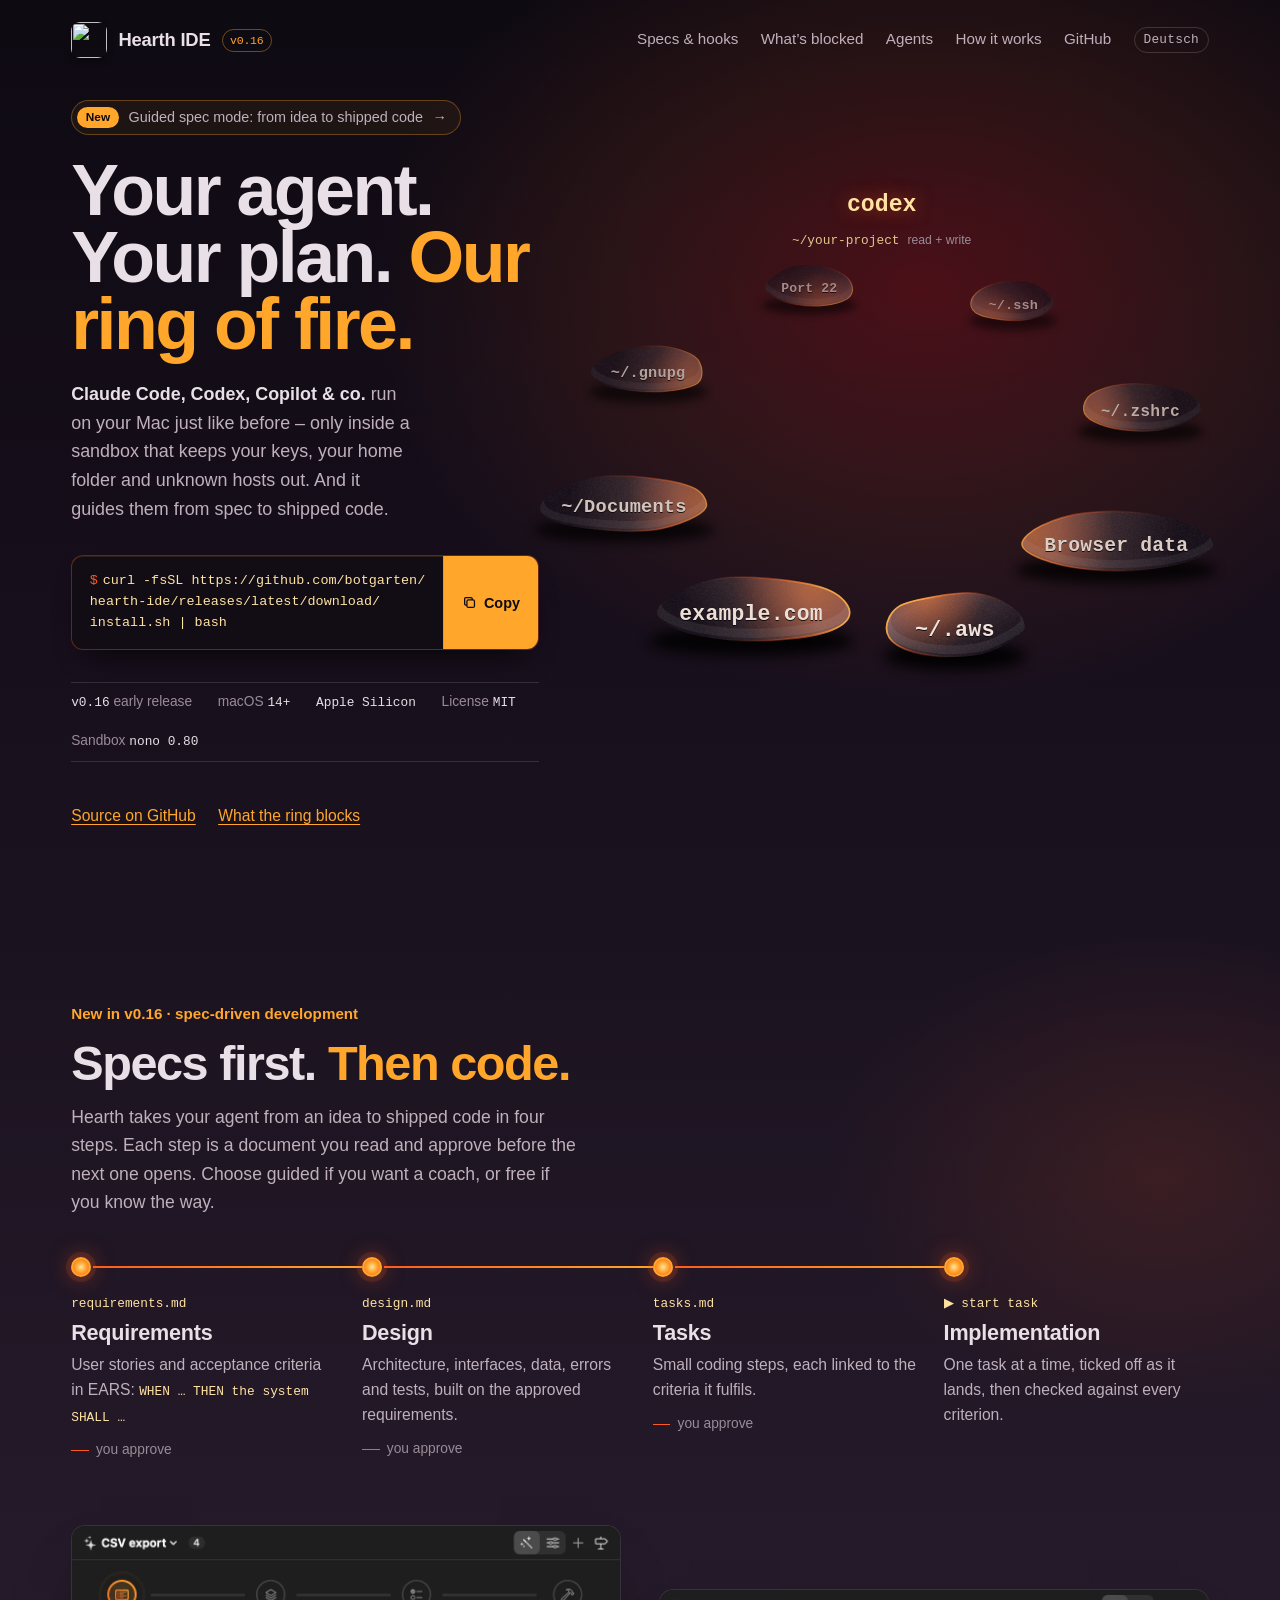
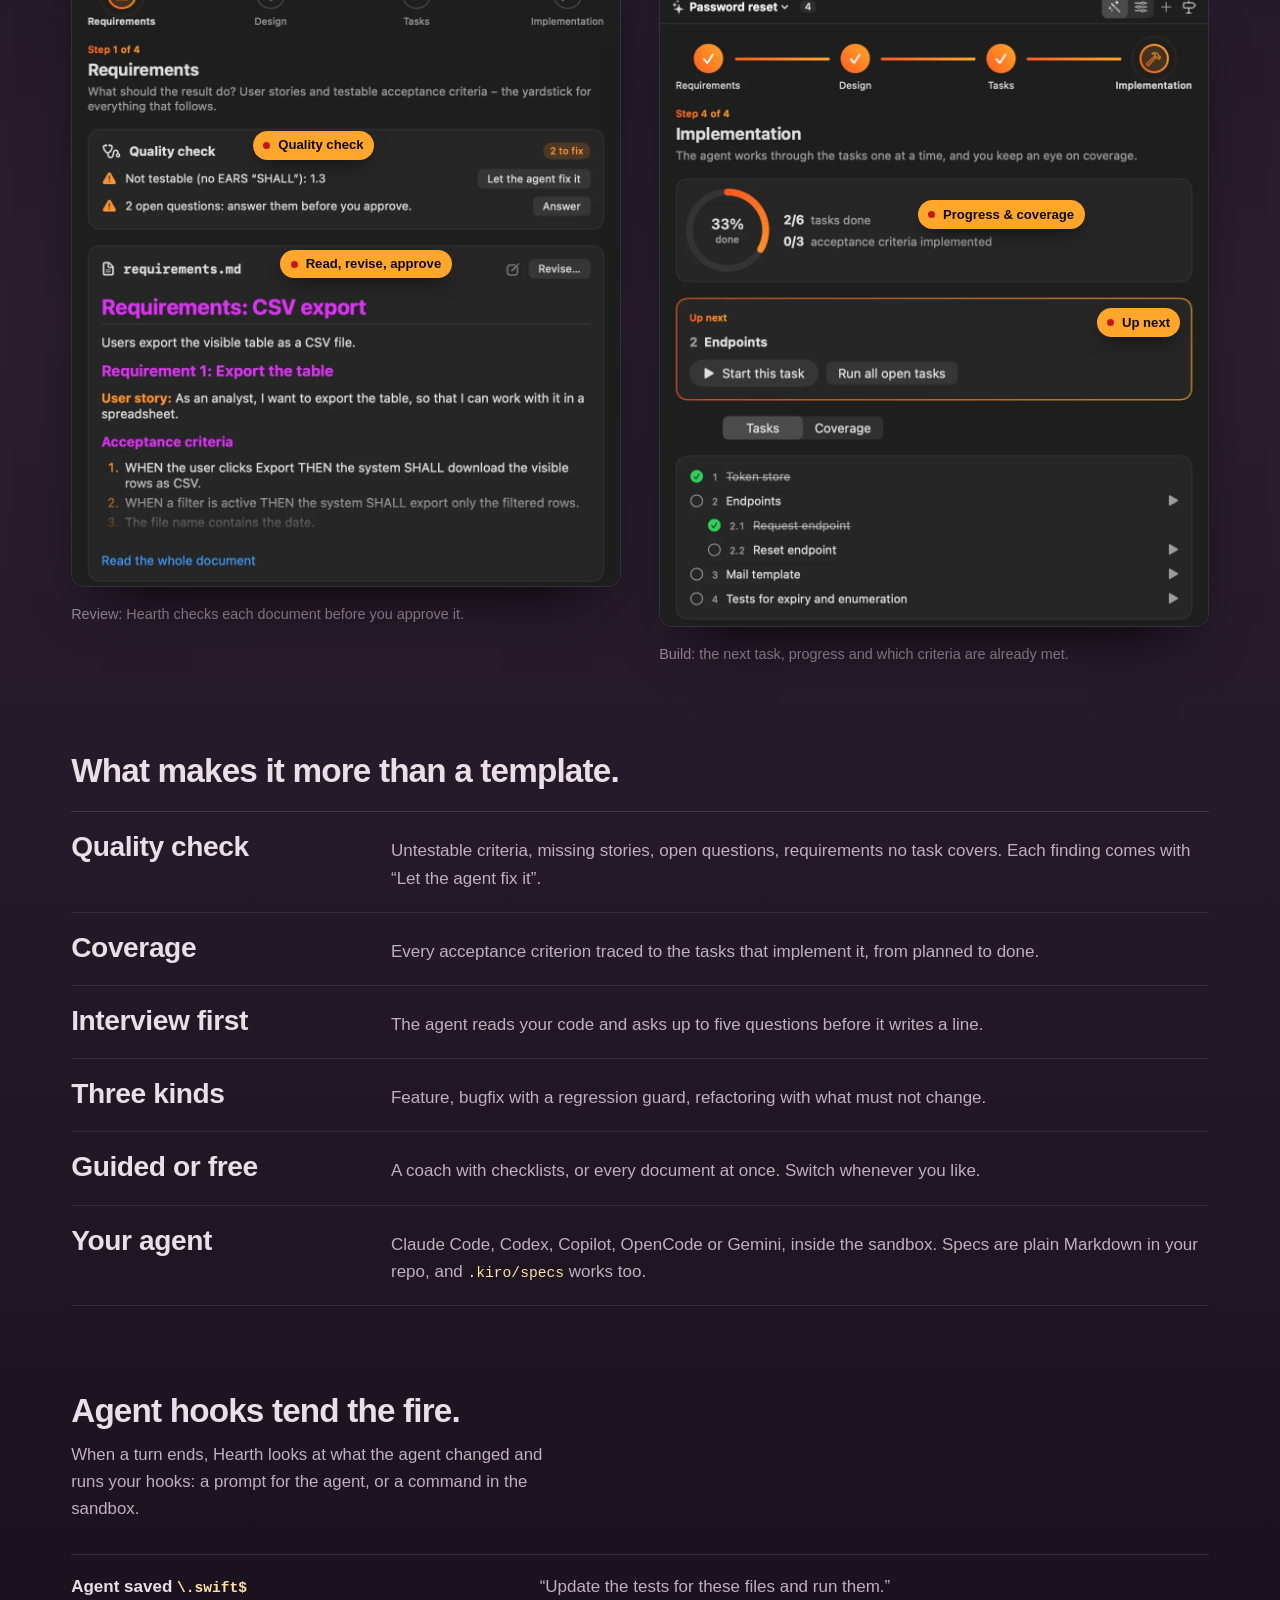
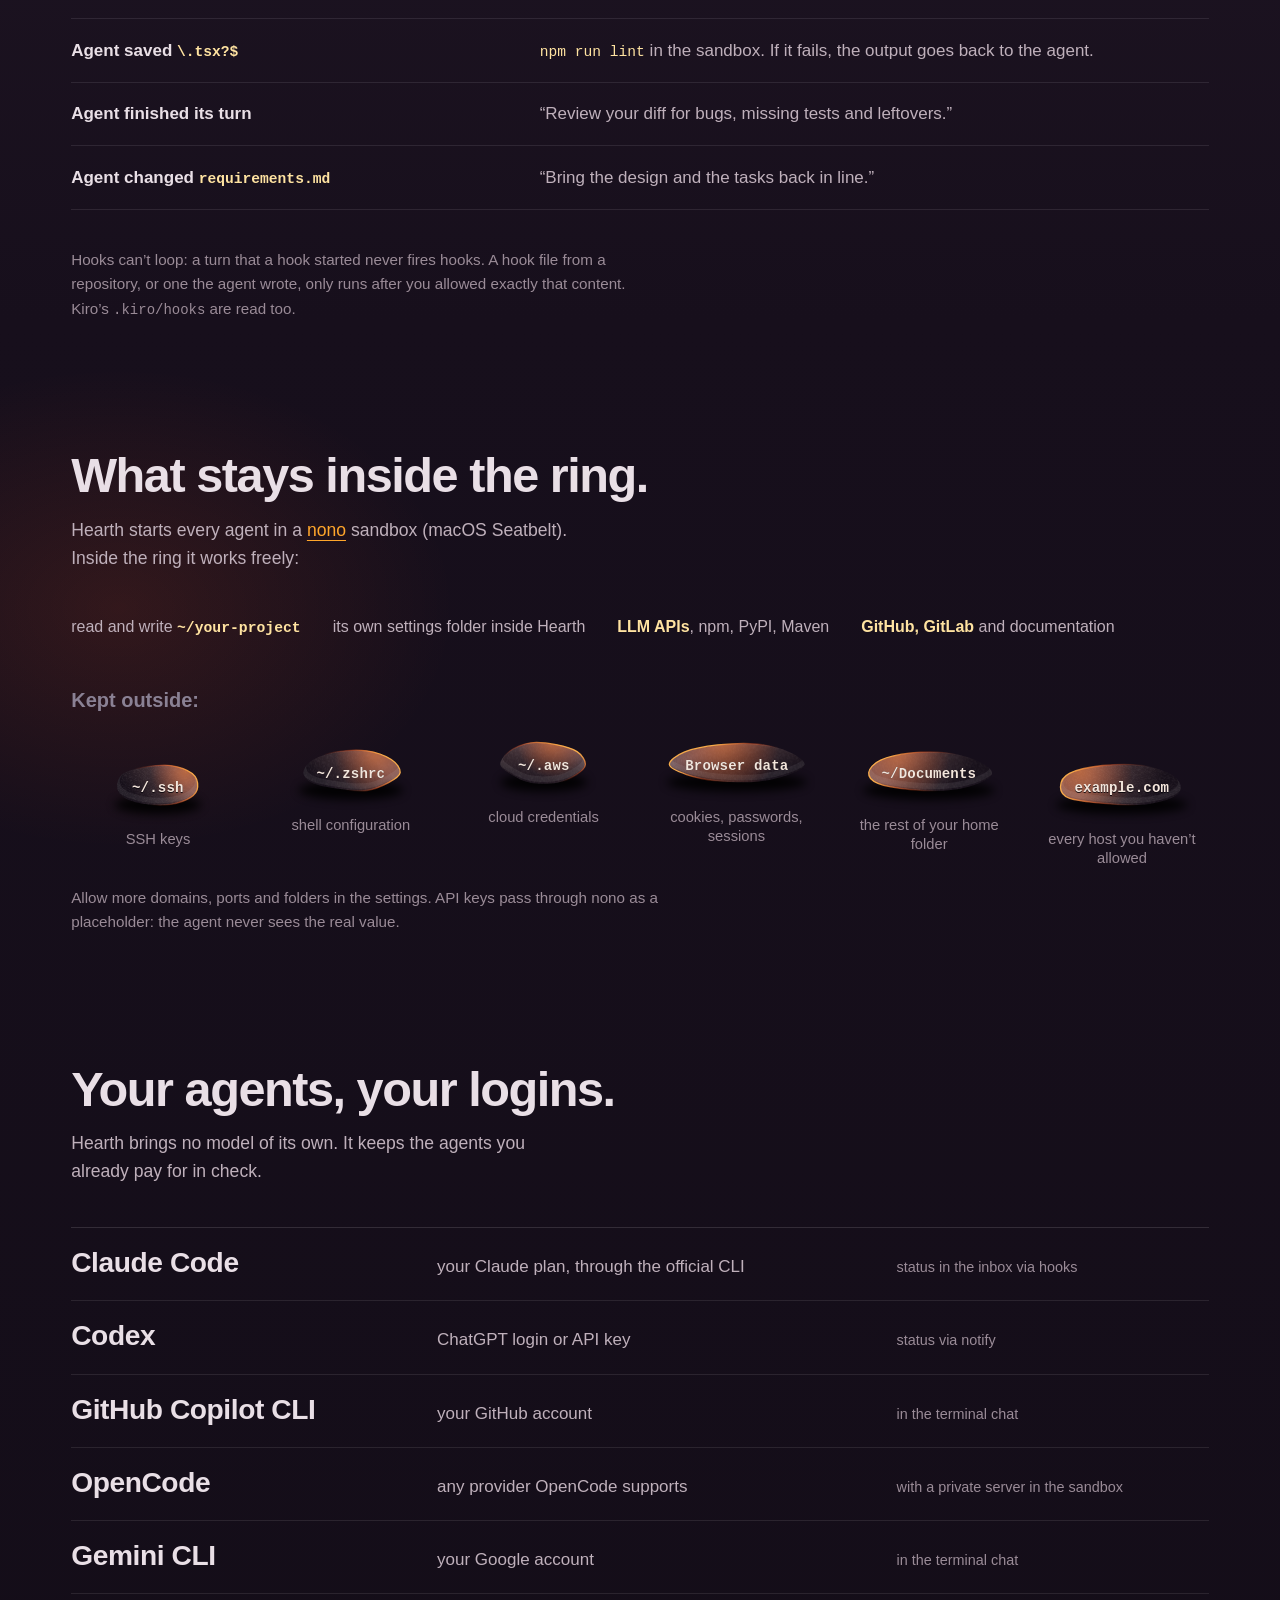
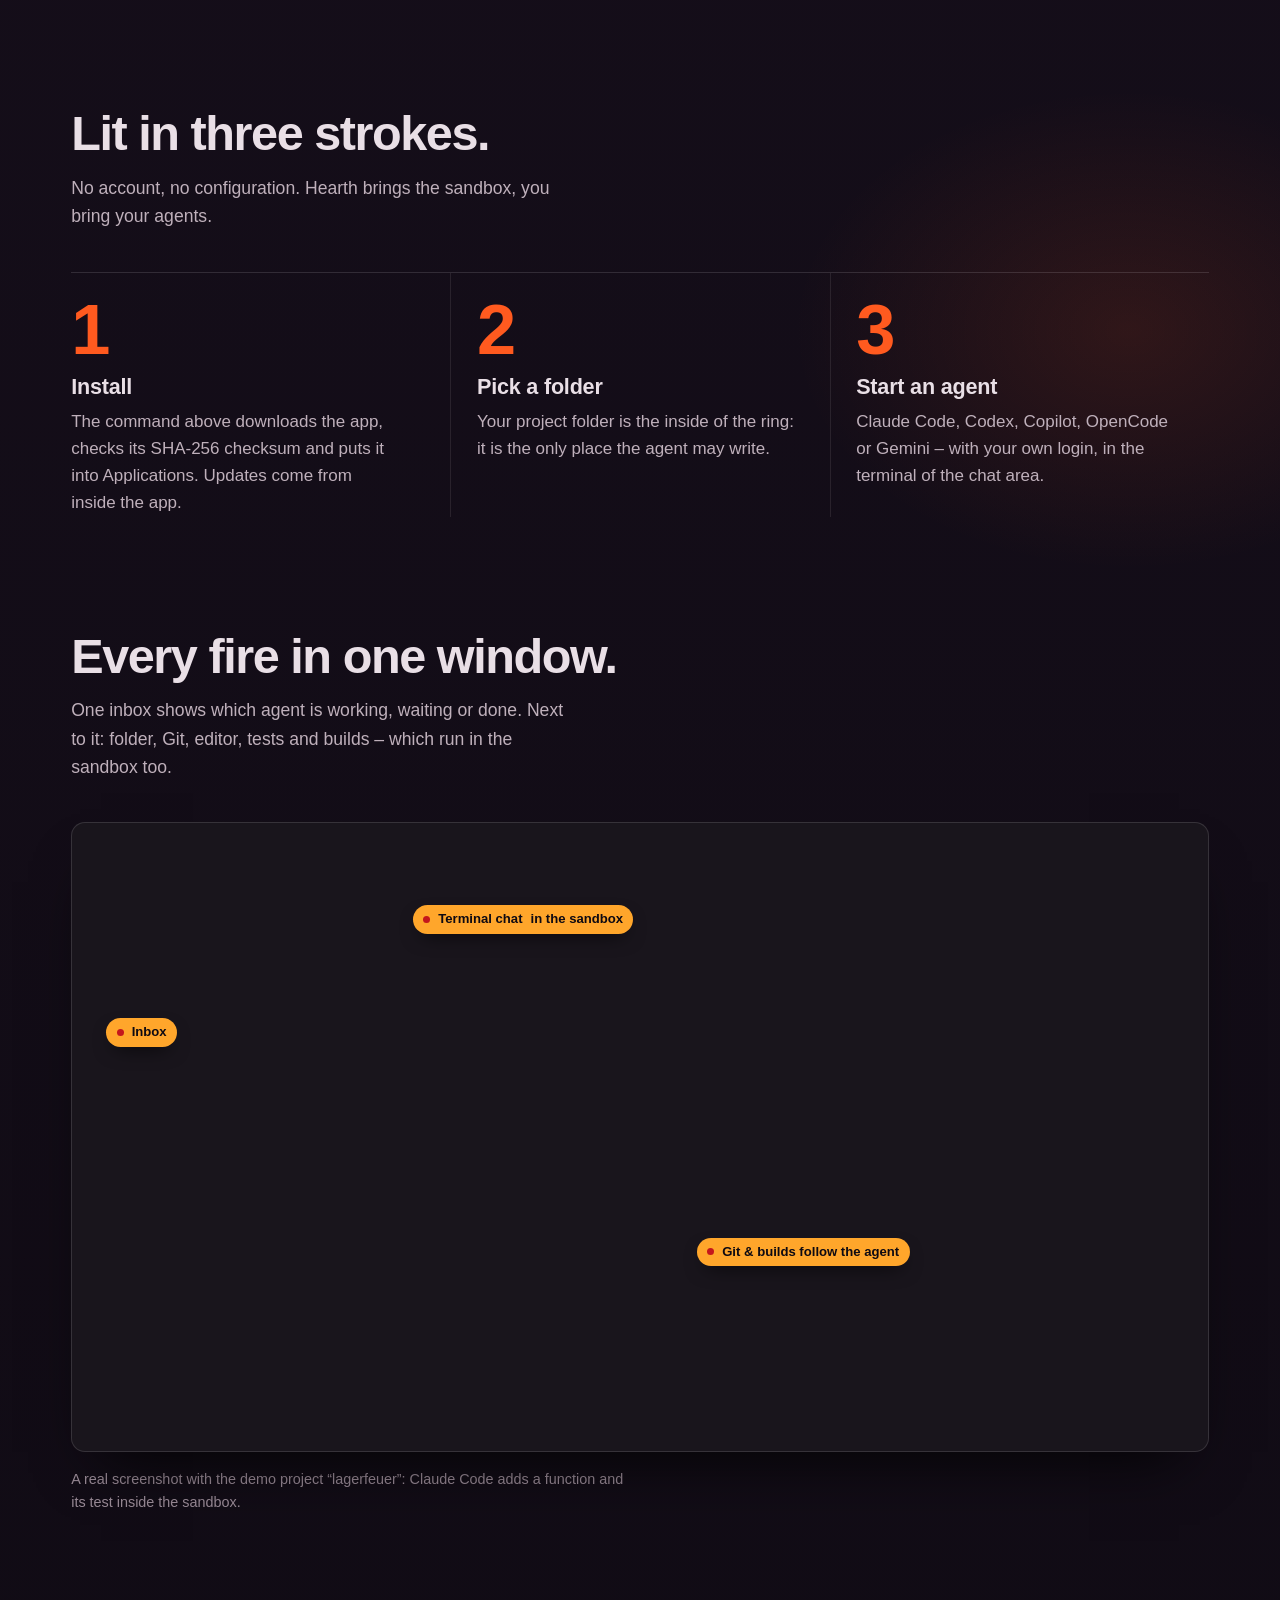
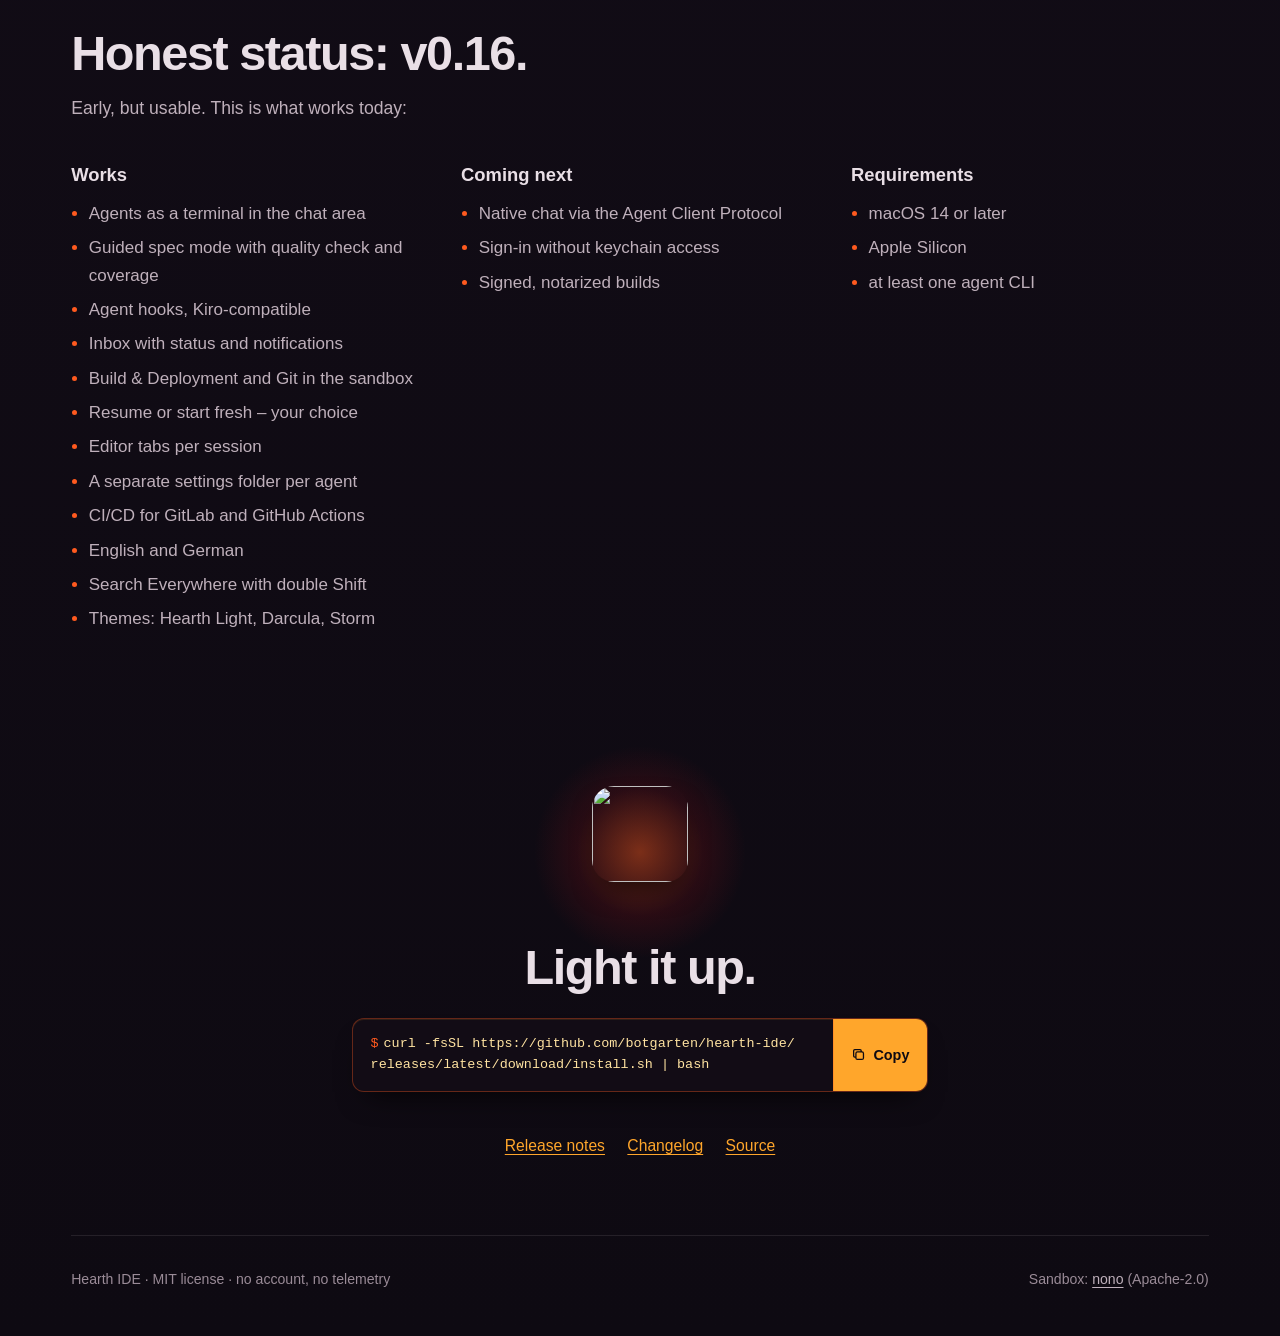
==== commit b873803a: "Landingpage: orbiting stone ring, spec mode up front, v0.16 The hero ring is rebuilt: smooth stones " ====
--- a/site/index.html
+++ b/site/index.html
@@ -26,12 +26,12 @@
   <header class="top">
     <a class="mark" href="./" aria-label="Hearth IDE – home">
       <img src="assets/hearth-icon.webp" alt="" width="36" height="36">
-      Hearth IDE <span class="version">v0.15</span>
+      Hearth IDE <span class="version">v0.16</span>
     </a>
     <nav aria-label="Page sections">
+      <a href="#specs">Specs &amp; hooks</a>
       <a href="#ring">What’s blocked</a>
       <a href="#agents">Agents</a>
-      <a href="#specs">Specs &amp; hooks</a>
       <a href="#how">How it works</a>
       <a class="gh" href="https://github.com/botgarten/hearth-ide">GitHub</a>
       <a class="lang" href="de/" hreflang="de" lang="de">Deutsch</a>
@@ -41,8 +41,9 @@
   <main>
     <div class="hero">
       <div class="pitch">
+        <a class="news" href="#specs"><span class="chip">New</span> Guided spec mode: from idea to shipped code <span aria-hidden="true">→</span></a>
         <h1>Your agent. Your plan. <span class="lit">Our ring of fire.</span></h1>
-        <p class="lede"><strong>Claude Code, Codex, Copilot &amp; co.</strong> run on your Mac just like before – only inside a sandbox that keeps your keys, your home folder and unknown hosts out.</p>
+        <p class="lede"><strong>Claude Code, Codex, Copilot &amp; co.</strong> run on your Mac just like before – only inside a sandbox that keeps your keys, your home folder and unknown hosts out. And it guides them from spec to shipped code.</p>
 
         <div class="install" data-install>
           <code><span class="prompt">$</span><span data-cmd>curl -fsSL https://<wbr>github.com/<wbr>botgarten/<wbr>hearth-ide/<wbr>releases/<wbr>latest/<wbr>download/<wbr>install.sh <wbr>| bash</span></code>
@@ -54,7 +55,7 @@
         </div>
 
         <ul class="facts" aria-label="Key facts">
-          <li><b>v0.15</b> early release</li>
+          <li><b>v0.16</b> early release</li>
           <li>macOS <b>14+</b></li>
           <li><b>Apple Silicon</b></li>
           <li>License <b>MIT</b></li>
@@ -68,13 +69,70 @@
       </div>
 
       <div class="ring" data-ring aria-label="A ring of stones made of sandbox rules around the agent’s fire. Every stone is a block.">
+        <svg class="stones back" data-stones-back viewBox="0 0 1000 860" aria-hidden="true"></svg>
         <canvas data-fire aria-hidden="true"></canvas>
-        <svg class="stones" data-stones viewBox="0 0 1000 860" role="list"></svg>
+        <svg class="stones front" data-stones viewBox="0 0 1000 860" aria-hidden="true"></svg>
+        <ul class="sr-only" data-rules aria-label="Sandbox rules around the agent"></ul>
         <div class="agent-name" data-agent aria-hidden="true">claude</div>
         <div class="inside-label"><code>~/your-project</code><span>read + write</span></div>
         <div class="rule-tip" data-tip aria-hidden="true"></div>
       </div>
     </div>
+
+    <section id="specs" class="specs" aria-labelledby="specs-h">
+      <div class="ember-light" style="right:-18rem;top:3rem" aria-hidden="true"></div>
+      <p class="eyebrow">New in v0.16 · spec-driven development</p>
+      <h2 id="specs-h">Specs first. <span class="lit">Then code.</span></h2>
+      <p class="section-lede">Hearth takes your agent from an idea to shipped code in four steps. Each step is a document you read and approve before the next one opens. Choose guided if you want a coach, or free if you know the way.</p>
+
+      <ol class="journey" data-phases>
+        <li><span class="node" aria-hidden="true"></span><span class="file">requirements.md</span><h3>Requirements</h3><p>User stories and acceptance criteria in EARS: <code>WHEN … THEN the system SHALL …</code></p><span class="gate">you approve</span></li>
+        <li><span class="node" aria-hidden="true"></span><span class="file">design.md</span><h3>Design</h3><p>Architecture, interfaces, data, errors and tests, built on the approved requirements.</p><span class="gate">you approve</span></li>
+        <li><span class="node" aria-hidden="true"></span><span class="file">tasks.md</span><h3>Tasks</h3><p>Small coding steps, each linked to the criteria it fulfils.</p><span class="gate">you approve</span></li>
+        <li><span class="node" aria-hidden="true"></span><span class="file">▶ start task</span><h3>Implementation</h3><p>One task at a time, ticked off as it lands, then checked against every criterion.</p></li>
+      </ol>
+
+      <div class="spec-duo">
+        <figure class="shot">
+          <div class="shot-frame">
+            <img src="assets/spec-review.webp" width="1120" height="1350" loading="lazy" decoding="async"
+                 alt="Guided spec mode, step 1: a quality check flags an untestable criterion and two open questions, each with a button for the agent, above the requirements and a review checklist.">
+            <span class="pin q">Quality check</span>
+            <span class="pin doc">Read, revise, approve</span>
+          </div>
+          <figcaption>Review: Hearth checks each document before you approve it.</figcaption>
+        </figure>
+        <figure class="shot">
+          <div class="shot-frame">
+            <img src="assets/spec-build.webp" width="1120" height="1300" loading="lazy" decoding="async"
+                 alt="Guided spec mode, step 4: all documents approved, a progress ring at 33 percent, the next task with a start button, and the task list.">
+            <span class="pin prog">Progress &amp; coverage</span>
+            <span class="pin next">Up next</span>
+          </div>
+          <figcaption>Build: the next task, progress and which criteria are already met.</figcaption>
+        </figure>
+      </div>
+
+      <h3 class="edges-title">What makes it more than a template.</h3>
+      <ul class="roster edges">
+        <li><span class="who">Quality check</span><span class="login">Untestable criteria, missing stories, open questions, requirements no task covers. Each finding comes with “Let the agent fix it”.</span></li>
+        <li><span class="who">Coverage</span><span class="login">Every acceptance criterion traced to the tasks that implement it, from planned to done.</span></li>
+        <li><span class="who">Interview first</span><span class="login">The agent reads your code and asks up to five questions before it writes a line.</span></li>
+        <li><span class="who">Three kinds</span><span class="login">Feature, bugfix with a regression guard, refactoring with what must not change.</span></li>
+        <li><span class="who">Guided or free</span><span class="login">A coach with checklists, or every document at once. Switch whenever you like.</span></li>
+        <li><span class="who">Your agent</span><span class="login">Claude Code, Codex, Copilot, OpenCode or Gemini, inside the sandbox. Specs are plain Markdown in your repo, and <code>.kiro/specs</code> works too.</span></li>
+      </ul>
+
+      <h3 class="hooks-title">Agent hooks tend the fire.</h3>
+      <p class="hooks-lede">When a turn ends, Hearth looks at what the agent changed and runs your hooks: a prompt for the agent, or a command in the sandbox.</p>
+      <ul class="hooks">
+        <li><span class="when">Agent saved <code>\.swift$</code></span><span class="then">“Update the tests for these files and run them.”</span></li>
+        <li><span class="when">Agent saved <code>\.tsx?$</code></span><span class="then"><code>npm run lint</code> in the sandbox. If it fails, the output goes back to the agent.</span></li>
+        <li><span class="when">Agent finished its turn</span><span class="then">“Review your diff for bugs, missing tests and leftovers.”</span></li>
+        <li><span class="when">Agent changed <code>requirements.md</code></span><span class="then">“Bring the design and the tasks back in line.”</span></li>
+      </ul>
+      <p class="side-note">Hooks can’t loop: a turn that a hook started never fires hooks. A hook file from a repository, or one the agent wrote, only runs after you allowed exactly that content. Kiro’s <code>.kiro/hooks</code> are read too.</p>
+    </section>
 
     <section id="ring" aria-labelledby="ring-h">
       <div class="ember-light" style="left:-18rem;top:2rem" aria-hidden="true"></div>
@@ -139,46 +197,16 @@
       </figure>
     </section>
 
-    <section id="specs" aria-labelledby="specs-h">
-      <div class="ember-light" style="left:-18rem;top:5rem" aria-hidden="true"></div>
-      <h2 id="specs-h">Specs first. <span class="lit">Then code.</span></h2>
-      <p class="section-lede">The spec mode takes a feature through four steps. Your agent writes each document, you read and approve it, and only then does the next step open. It works like Kiro, but with the agent you already pay for, inside the sandbox.</p>
-      <div class="spec">
-        <ol class="phases" data-phases>
-          <li><span class="file">requirements.md</span><div><h3>Requirements</h3><p>User stories with acceptance criteria in EARS notation: <code>WHEN … THEN the system SHALL …</code></p><span class="gate">you approve</span></div></li>
-          <li><span class="file">design.md</span><div><h3>Design</h3><p>Architecture, components, data, error handling and tests, based on the approved requirements.</p><span class="gate">you approve</span></div></li>
-          <li><span class="file">tasks.md</span><div><h3>Tasks</h3><p>Small coding steps, each linked to the criteria it covers.</p><span class="gate">you approve</span></div></li>
-          <li><span class="file">▶ run task</span><div><h3>Implementation</h3><p>The agent works through one task at a time and ticks it off. At the end it checks the code against every criterion.</p></div></li>
-        </ol>
-        <figure class="shot spec-shot">
-          <div class="shot-frame">
-            <img src="assets/hearth-specs.webp" width="920" height="800" loading="lazy" decoding="async"
-                 alt="The Specs pane: requirements, design and tasks approved, the implementation step at 2 of 6 tasks, each with its linked requirements and a run button.">
-          </div>
-          <figcaption>A real screenshot of the Specs pane. Edit an approved document and Hearth asks for another approval.</figcaption>
-        </figure>
-      </div>
-
-      <h3 class="hooks-title">Agent hooks tend the fire.</h3>
-      <p class="hooks-lede">When a turn ends, Hearth looks at what the agent changed and runs your hooks: a prompt for the agent, or a command in the sandbox.</p>
-      <ul class="hooks">
-        <li><span class="when">Agent saved <code>\.swift$</code></span><span class="then">“Update the tests for these files and run them.”</span></li>
-        <li><span class="when">Agent saved <code>\.tsx?$</code></span><span class="then"><code>npm run lint</code> in the sandbox. If it fails, the output goes back to the agent.</span></li>
-        <li><span class="when">Agent finished its turn</span><span class="then">“Review your diff for bugs, missing tests and leftovers.”</span></li>
-        <li><span class="when">Agent changed <code>requirements.md</code></span><span class="then">“Bring the design and the tasks back in line.”</span></li>
-      </ul>
-      <p class="side-note">Hooks can’t loop: a turn that a hook started never fires hooks. A hook file from a repository, or one the agent wrote, only runs after you allowed exactly that content. Specs and hooks live in the project as plain files, and Kiro’s <code>.kiro/specs</code> and <code>.kiro/hooks</code> are read too.</p>
-    </section>
-
     <section aria-labelledby="status-h">
-      <h2 id="status-h">Honest status: v0.15.</h2>
+      <h2 id="status-h">Honest status: v0.16.</h2>
       <p class="section-lede">Early, but usable. This is what works today:</p>
       <div class="status">
         <div>
           <h3>Works</h3>
           <ul>
             <li>Agents as a terminal in the chat area</li>
-            <li>Spec mode with approvals and agent hooks</li>
+            <li>Guided spec mode with quality check and coverage</li>
+            <li>Agent hooks, Kiro-compatible</li>
             <li>Inbox with status and notifications</li>
             <li>Build &amp; Deployment and Git in the sandbox</li>
             <li>Resume or start fresh – your choice</li>
--- a/site/assets/site.css
+++ b/site/assets/site.css
@@ -80,22 +80,26 @@
 
 /* ---------- The ring ---------- */
 .ring { position: relative; width: 100%; aspect-ratio: 1 / .86; }
-.ring canvas { position: absolute; inset: 0; width: 100%; height: 100%; -webkit-mask-image: linear-gradient(transparent 0, #000 22%); mask-image: linear-gradient(transparent 0, #000 22%); }
+.ring canvas { position: absolute; inset: 0; width: 100%; height: 100%; pointer-events: none; -webkit-mask-image: linear-gradient(transparent 0, #000 18%); mask-image: linear-gradient(transparent 0, #000 18%); }
 .ring svg.stones { position: absolute; inset: 0; width: 100%; height: 100%; overflow: visible; }
+.ring svg.stones.back { pointer-events: none; }
 .stone { cursor: help; }
-.stone .heat { opacity: calc(.35 + .4 * var(--flicker)); }
-.stone .hitglow { opacity: 0; transition: opacity .7s var(--ease); }
-.stone.hit .hitglow { opacity: 1; transition-duration: .08s; }
-[data-stone-holder]:focus-visible .rock { stroke: var(--flame); stroke-width: 3; }
-[data-stone-holder] { outline: none; }
+.stone .heat { opacity: calc(.45 + .45 * var(--flicker)); }
+.stone .rim { opacity: calc(.7 + .3 * var(--flicker)); transition: stroke-width .35s var(--ease); }
+.stone .rock { transition: filter .35s var(--ease); }
+.stone .wave { opacity: 0; transform-box: fill-box; transform-origin: center; pointer-events: none; }
+.stone.hit .wave { animation: wave 1.1s var(--ease) forwards; filter: drop-shadow(0 0 6px rgba(255, 90, 31, .9)); }
+.stone.hit .rim { stroke-width: 4.5; }
+.stone.hit .rock { filter: brightness(1.3); }
+@keyframes wave { from { opacity: .8; transform: scale(.96); stroke-width: 2.5; } to { opacity: 0; transform: scale(1.6); stroke-width: .3; } }
 .cut { font-family: var(--mono); font-weight: 600; font-variant-ligatures: none; letter-spacing: .01em; pointer-events: none; }
 .cut .lip { fill: #f4e6dc; }
-.cut .recess { fill: #0c0708; opacity: .9; }
-.agent-name { position: absolute; left: 50%; top: 30%; transform: translate(-50%, -50%); font: 600 clamp(1.05rem, 1.9vw, 1.45rem)/1 var(--mono); font-variant-ligatures: none; color: var(--core); pointer-events: none; white-space: nowrap; transition: opacity .4s var(--ease), filter .4s var(--ease); }
+.cut .recess { fill: #07040a; opacity: .85; }
+.agent-name { position: absolute; left: 50%; top: 4%; transform: translate(-50%, -50%); font: 600 clamp(1.05rem, 1.9vw, 1.45rem)/1 var(--mono); font-variant-ligatures: none; color: var(--core); pointer-events: none; white-space: nowrap; text-shadow: 0 0 18px rgba(255, 90, 31, .55); transition: opacity .4s var(--ease), filter .4s var(--ease); }
 .agent-name.swap { opacity: 0; filter: blur(6px); }
-.inside-label { position: absolute; left: 50%; top: 67%; transform: translateX(-50%); text-align: center; pointer-events: none; }
-.inside-label code { display: block; font-size: .82rem; color: var(--core); }
-.inside-label span { font-size: .78rem; color: var(--ash-3); }
+.inside-label { position: absolute; left: 50%; top: 8.5%; transform: translateX(-50%); display: flex; gap: .5rem; align-items: baseline; white-space: nowrap; pointer-events: none; }
+.inside-label code { font-size: .8rem; color: var(--core); opacity: .85; }
+.inside-label span { font-size: .76rem; color: var(--ash-3); }
 .rule-tip { position: absolute; z-index: 3; pointer-events: none; left: 50%; bottom: -1.6rem; transform: translateX(-50%); width: min(21rem, 92%); padding: .6rem .8rem; border-radius: 9px; font-size: .86rem; line-height: 1.4; color: var(--ash); background: #1d1420; border: 1px solid rgba(255, 90, 31, .45); box-shadow: 0 12px 30px -12px rgba(0, 0, 0, .8); opacity: 0; transition: opacity .25s var(--ease); }
 .rule-tip.show { opacity: 1; }
 .rule-tip b { display: block; color: var(--flame); font: 600 .74rem/1.3 var(--mono); font-variant-ligatures: none; margin-bottom: .25rem; }
@@ -196,33 +200,68 @@
 .top nav a.lang { font: 500 .8rem/1 var(--mono); font-variant-ligatures: none; letter-spacing: .02em; padding: .35rem .55rem; border: 1px solid rgba(233, 223, 230, .18); border-radius: 999px; }
 .top nav a.lang:hover { border-color: rgba(255, 166, 43, .55); }
 
+/* ---------- Hero news line ---------- */
+.news { display: inline-flex; align-items: center; gap: .6rem; margin: 0 0 1.4rem; padding: .3rem .8rem .3rem .3rem; border-radius: 999px; font-size: .9rem; color: var(--ash-2); text-decoration: none; background: rgba(255, 166, 43, .06); border: 1px solid rgba(255, 166, 43, .32); transition: border-color .3s var(--ease), color .3s var(--ease), background .3s var(--ease); }
+.news:hover { color: var(--ash); border-color: rgba(255, 166, 43, .7); background: rgba(255, 166, 43, .1); }
+.news .chip { font: 600 .74rem/1 var(--body); color: var(--night); background: var(--flame); padding: .3rem .55rem; border-radius: 999px; }
+
 /* ---------- Spec mode & agent hooks ---------- */
 section h2 .lit { color: var(--flame); }
-.spec { display: grid; grid-template-columns: minmax(0, 7fr) minmax(0, 5fr); gap: clamp(2rem, 4vw, 3.5rem); align-items: start; }
-.phases { list-style: none; margin: 0; padding: 0; border-top: 1px solid rgba(233, 223, 230, .14); }
-.phases li { display: grid; grid-template-columns: minmax(9.5rem, 11rem) minmax(0, 1fr); gap: 1.4rem; align-items: baseline; padding: 1.25rem 0; border-bottom: 1px solid rgba(233, 223, 230, .1); }
-.phases .file { font: 500 .8rem/1.3 var(--mono); font-variant-ligatures: none; color: #8f7d95; transition: color .6s var(--ease); }
-.phases li.on .file { color: var(--core); }
-.phases h3 { font: 700 1.35rem/1.2 var(--display); letter-spacing: -.01em; margin: 0 0 .35rem; }
-.phases p { margin: 0; color: var(--ash-2); max-width: 46ch; }
-.phases p code { color: var(--core); font-size: .84em; }
-.gate { display: inline-flex; align-items: center; gap: .45rem; margin-top: .6rem; font-size: .86rem; color: var(--ash-3); }
+.eyebrow { margin: 0 0 .8rem; font-weight: 600; font-size: .95rem; color: var(--flame); }
+
+/* the four steps as a line that catches fire, like the journey in the app */
+.journey { list-style: none; margin: 0 0 clamp(2.5rem, 5vw, 4rem); padding: 0; display: grid; grid-template-columns: repeat(4, minmax(0, 1fr)); gap: 0 1.6rem; }
+.journey li { position: relative; padding-top: 2.4rem; }
+.journey li::before { content: ""; position: absolute; top: 9px; left: 22px; right: -1.6rem; height: 2px; background: rgba(233, 223, 230, .14); }
+.journey li::after { content: ""; position: absolute; top: 9px; left: 22px; right: -1.6rem; height: 2px; background: linear-gradient(90deg, var(--ember), var(--flame)); transform: scaleX(0); transform-origin: left; transition: transform .7s var(--ease); }
+.journey li:last-child::before, .journey li:last-child::after { display: none; }
+.journey li.on::after { transform: scaleX(1); }
+.journey .node { position: absolute; top: 0; left: 0; width: 20px; height: 20px; border-radius: 50%; border: 2px solid #8f7d95; background: var(--night); transition: all .5s var(--ease); }
+.journey li.on .node { border-color: var(--flame); background: radial-gradient(circle, var(--core) 0, var(--flame) 45%, var(--ember) 100%); box-shadow: 0 0 0 5px rgba(255, 90, 31, .14), 0 0 22px rgba(255, 90, 31, .55); }
+.journey .file { display: block; font: 500 .8rem/1.3 var(--mono); font-variant-ligatures: none; color: #8f7d95; margin-bottom: .45rem; transition: color .6s var(--ease); }
+.journey li.on .file { color: var(--core); }
+.journey h3 { font: 700 1.35rem/1.2 var(--display); letter-spacing: -.01em; margin: 0 0 .4rem; }
+.journey p { margin: 0; color: var(--ash-2); font-size: .98rem; }
+.journey p code { color: var(--core); font-size: .82em; }
+.gate { display: inline-flex; align-items: center; gap: .45rem; margin-top: .7rem; font-size: .86rem; color: var(--ash-3); }
 .gate::before { content: ""; width: 1.1rem; height: 1px; background: var(--ember); }
-.spec-shot { position: sticky; top: 2rem; }
-.spec-shot .shot-frame { max-width: 460px; }
-.hooks-title { font: 800 clamp(1.6rem, 2.6vw, 2.2rem)/1.05 var(--display); letter-spacing: -.025em; margin: clamp(3.5rem, 7vw, 5.5rem) 0 .8rem; }
+
+.spec-duo { display: grid; grid-template-columns: repeat(2, minmax(0, 1fr)); gap: clamp(1.2rem, 3vw, 2.4rem); align-items: start; }
+.spec-duo .shot:nth-child(2) { margin-top: clamp(1.5rem, 5vw, 4.5rem); }
+.pin.q { left: 33%; top: 31%; }
+.pin.doc { left: 38%; top: 49%; }
+.pin.prog { left: 47%; top: 33%; }
+.pin.next { right: 5%; top: 50%; }
+.edges-title, .hooks-title { font: 800 clamp(1.6rem, 2.6vw, 2.2rem)/1.05 var(--display); letter-spacing: -.025em; margin: clamp(3.5rem, 7vw, 5.5rem) 0 1.4rem; }
+.edges li { grid-template-columns: minmax(10rem, .8fr) minmax(0, 2.2fr); }
+.edges .login code { color: var(--core); font-size: .86em; }
+.hooks-title { margin-bottom: .8rem; }
 .hooks-lede { color: var(--ash-2); max-width: 52ch; margin: 0 0 2rem; font-size: 1.05rem; }
 .hooks { list-style: none; margin: 0; padding: 0; border-top: 1px solid rgba(233, 223, 230, .14); }
 .hooks li { display: grid; grid-template-columns: minmax(14rem, 1fr) minmax(0, 1.5fr); gap: 1.4rem; align-items: baseline; padding: 1.1rem 0; border-bottom: 1px solid rgba(233, 223, 230, .1); }
 .hooks .when { font-weight: 600; color: var(--ash); }
 .hooks .then { color: var(--ash-2); }
 .hooks code { color: var(--core); font-size: .86em; }
+
+/* ---------- reveal on scroll ---------- */
+.js-reveal .reveal { opacity: 0; transform: translateY(18px); transition: opacity .9s var(--ease), transform .9s var(--ease); }
+.js-reveal .reveal.in { opacity: 1; transform: none; }
+
 @media (max-width: 960px) {
-  .spec { grid-template-columns: 1fr; }
-  .spec-shot { position: static; }
-  .spec-shot .shot-frame { margin: 0 auto; }
-  .hooks li { grid-template-columns: 1fr; gap: .3rem; }
+  .journey { grid-template-columns: repeat(2, minmax(0, 1fr)); gap: 2rem 1.6rem; }
+  .journey li:nth-child(2)::before, .journey li:nth-child(2)::after { display: none; }
+  .spec-duo { grid-template-columns: 1fr; }
+  .spec-duo .shot:nth-child(2) { margin-top: 0; }
+  .hooks li, .edges li { grid-template-columns: 1fr; gap: .3rem; }
 }
 @media (max-width: 560px) {
-  .phases li { grid-template-columns: 1fr; gap: .35rem; }
-}
+  .journey { grid-template-columns: 1fr; gap: 0; }
+  .journey li { padding: 0 0 1.8rem 2.4rem; }
+  .journey li::before, .journey li::after, .journey li:nth-child(2)::before, .journey li:nth-child(2)::after { display: block; top: 22px; bottom: 0; left: 9px; right: auto; width: 2px; height: auto; }
+  .journey li::after { transform: scaleY(0); transform-origin: top; }
+  .journey li.on::after { transform: scaleY(1); }
+  .journey li:last-child::before, .journey li:last-child::after { display: none; }
+  .news { font-size: .82rem; }
+  .spec-duo .pin { font-size: .72rem; padding: .3rem .5rem; }
+  .pin.doc, .pin.prog { display: none; }
+}
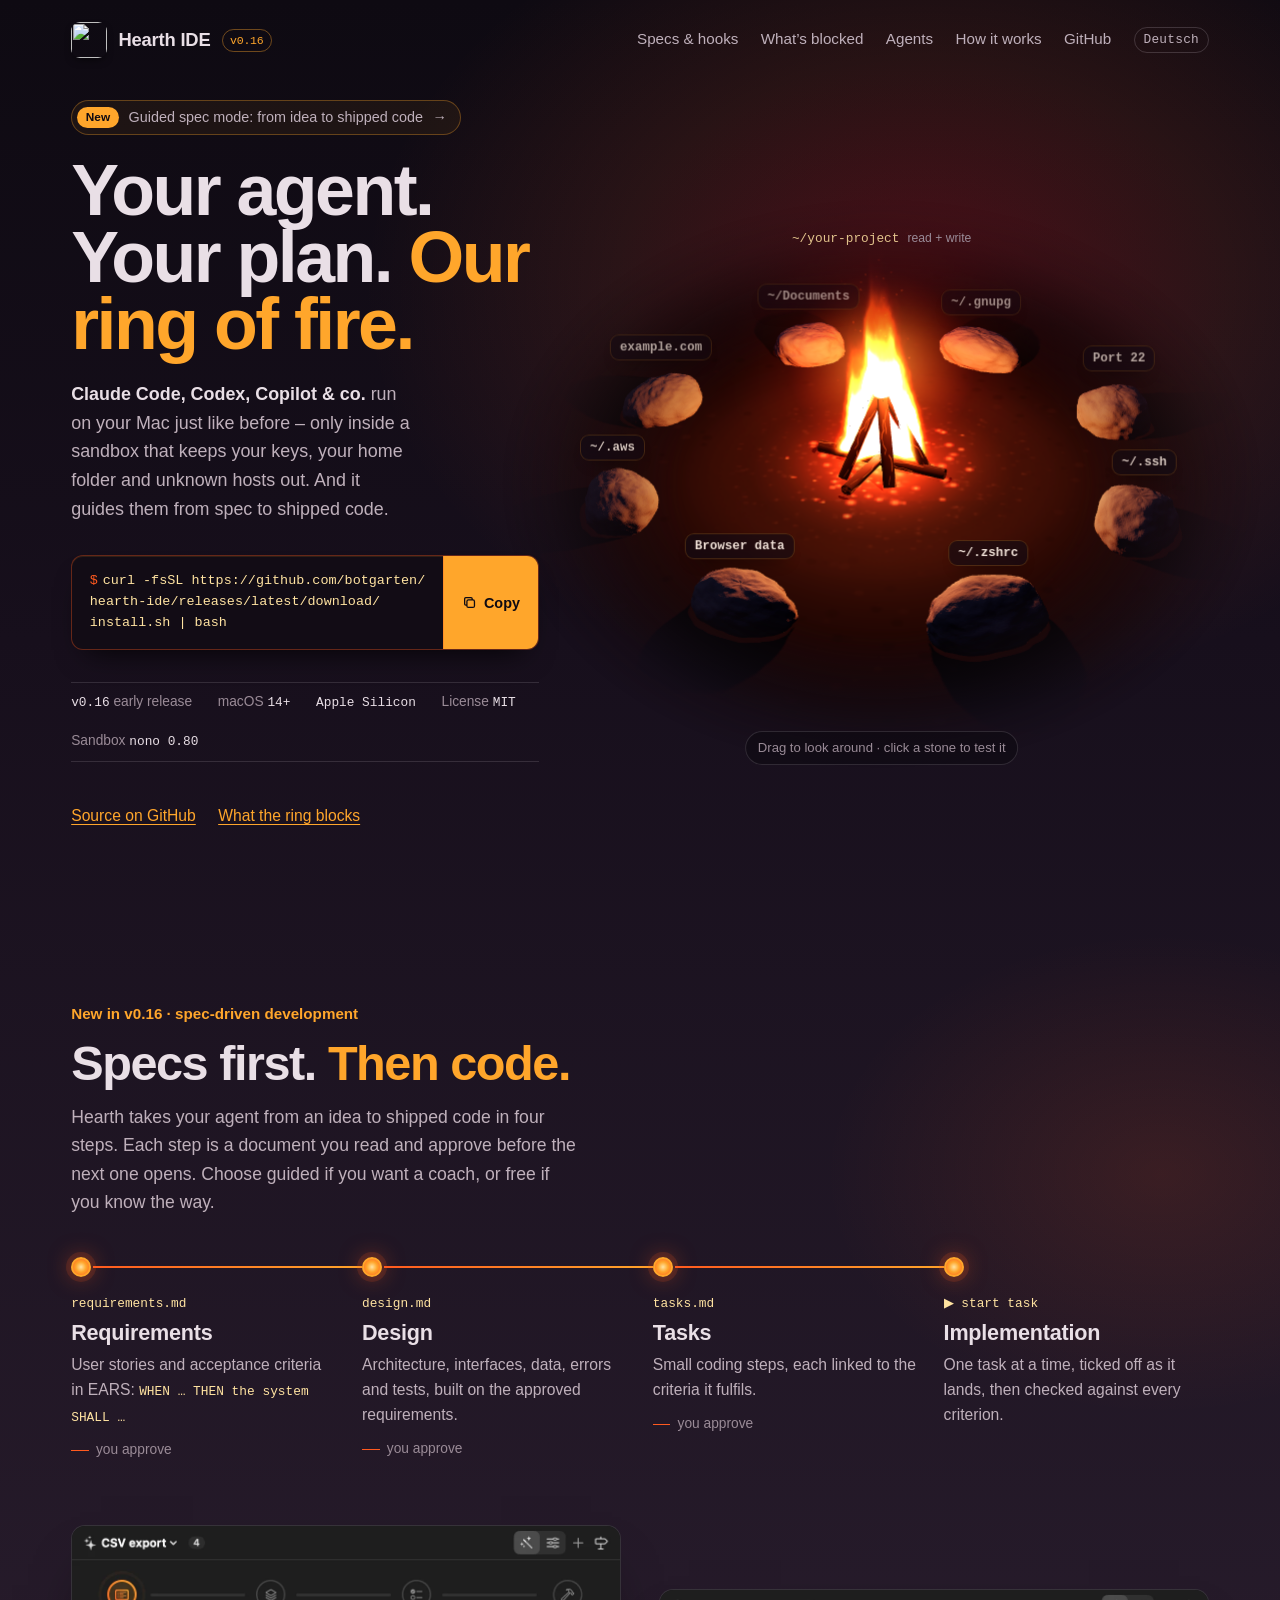
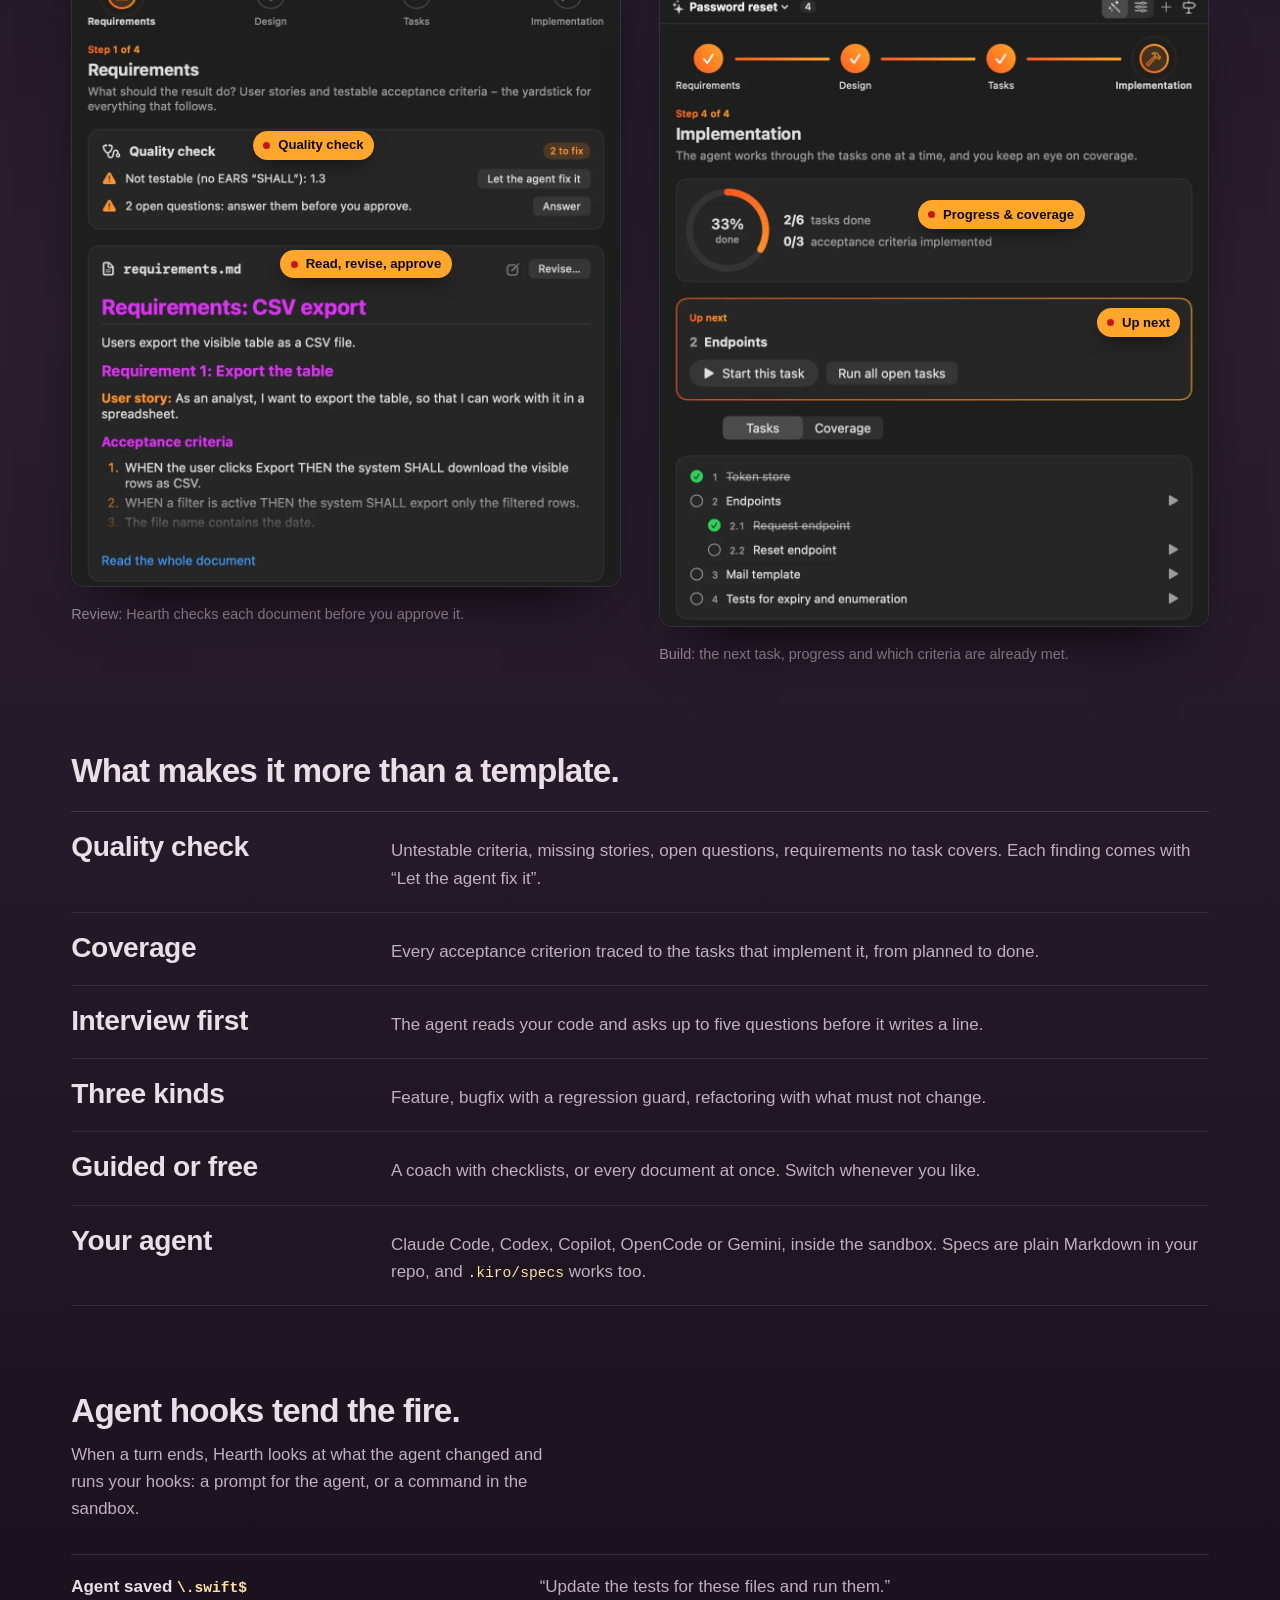
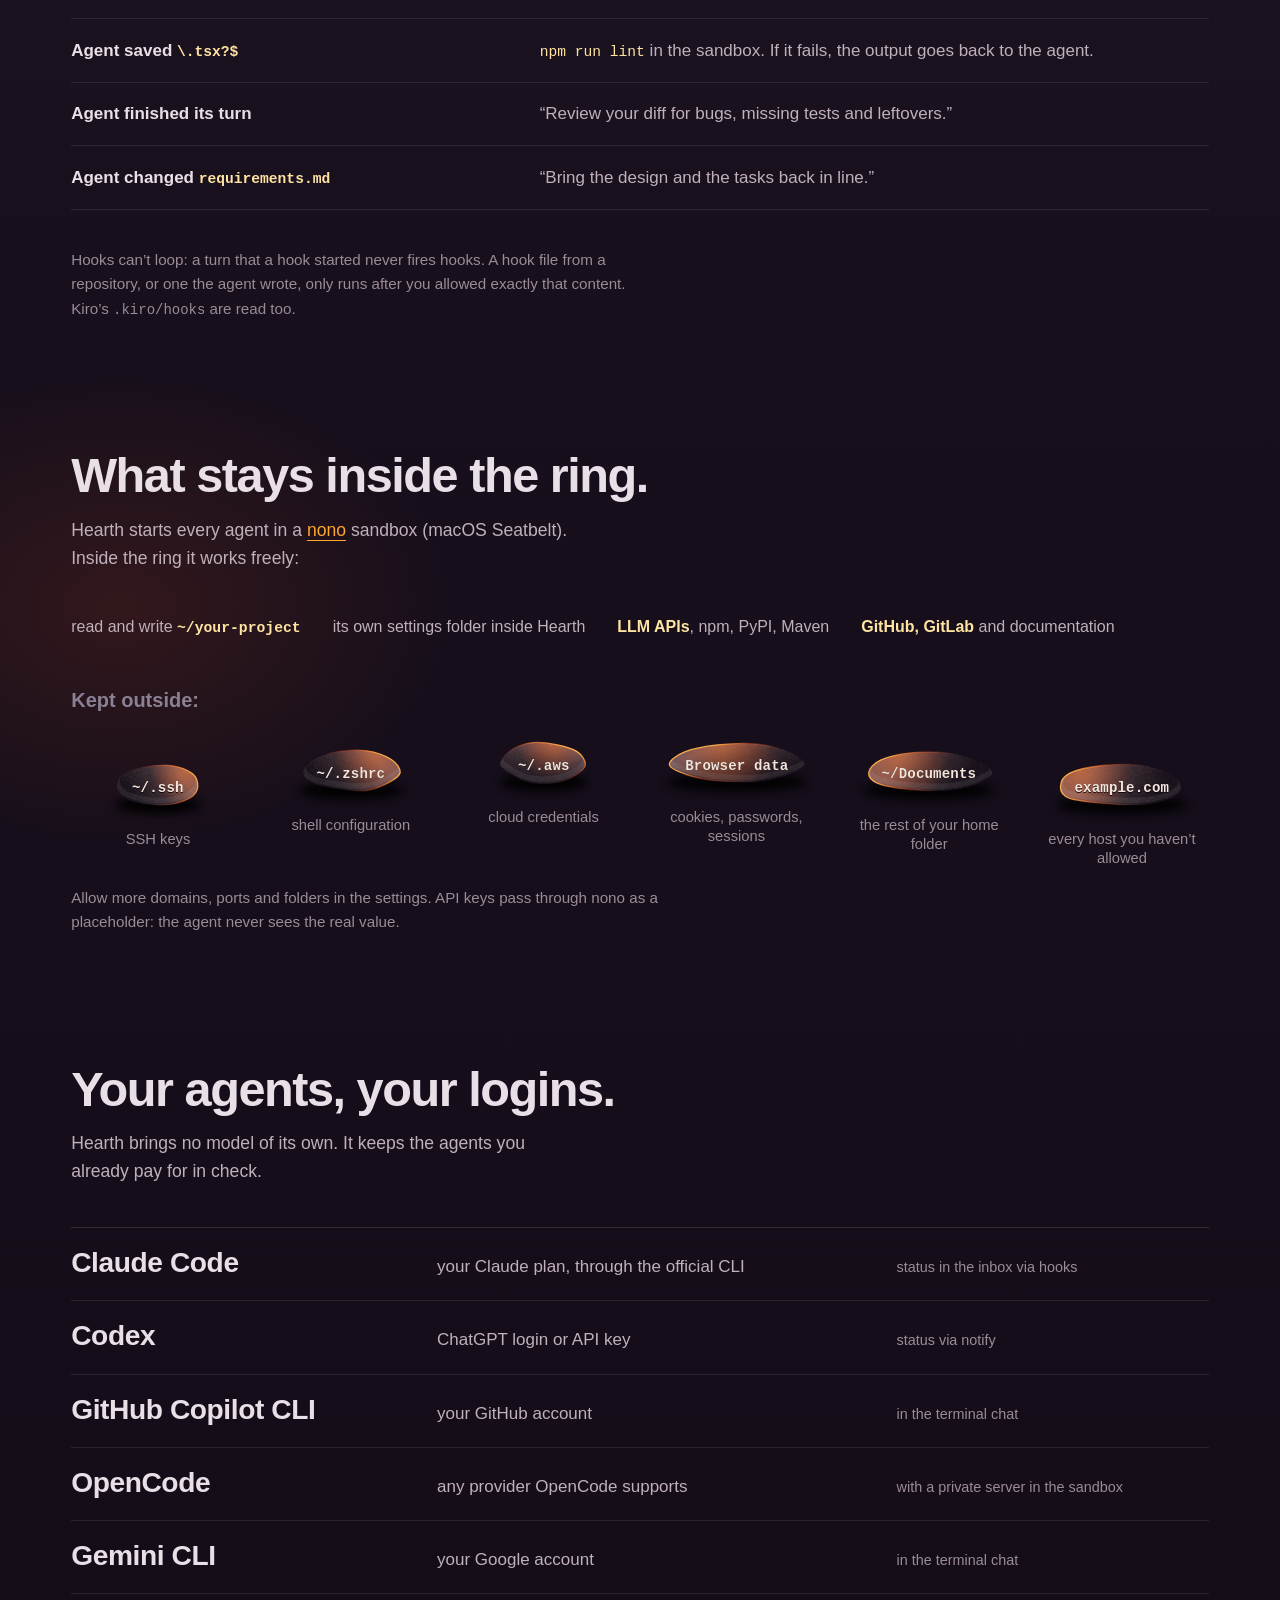
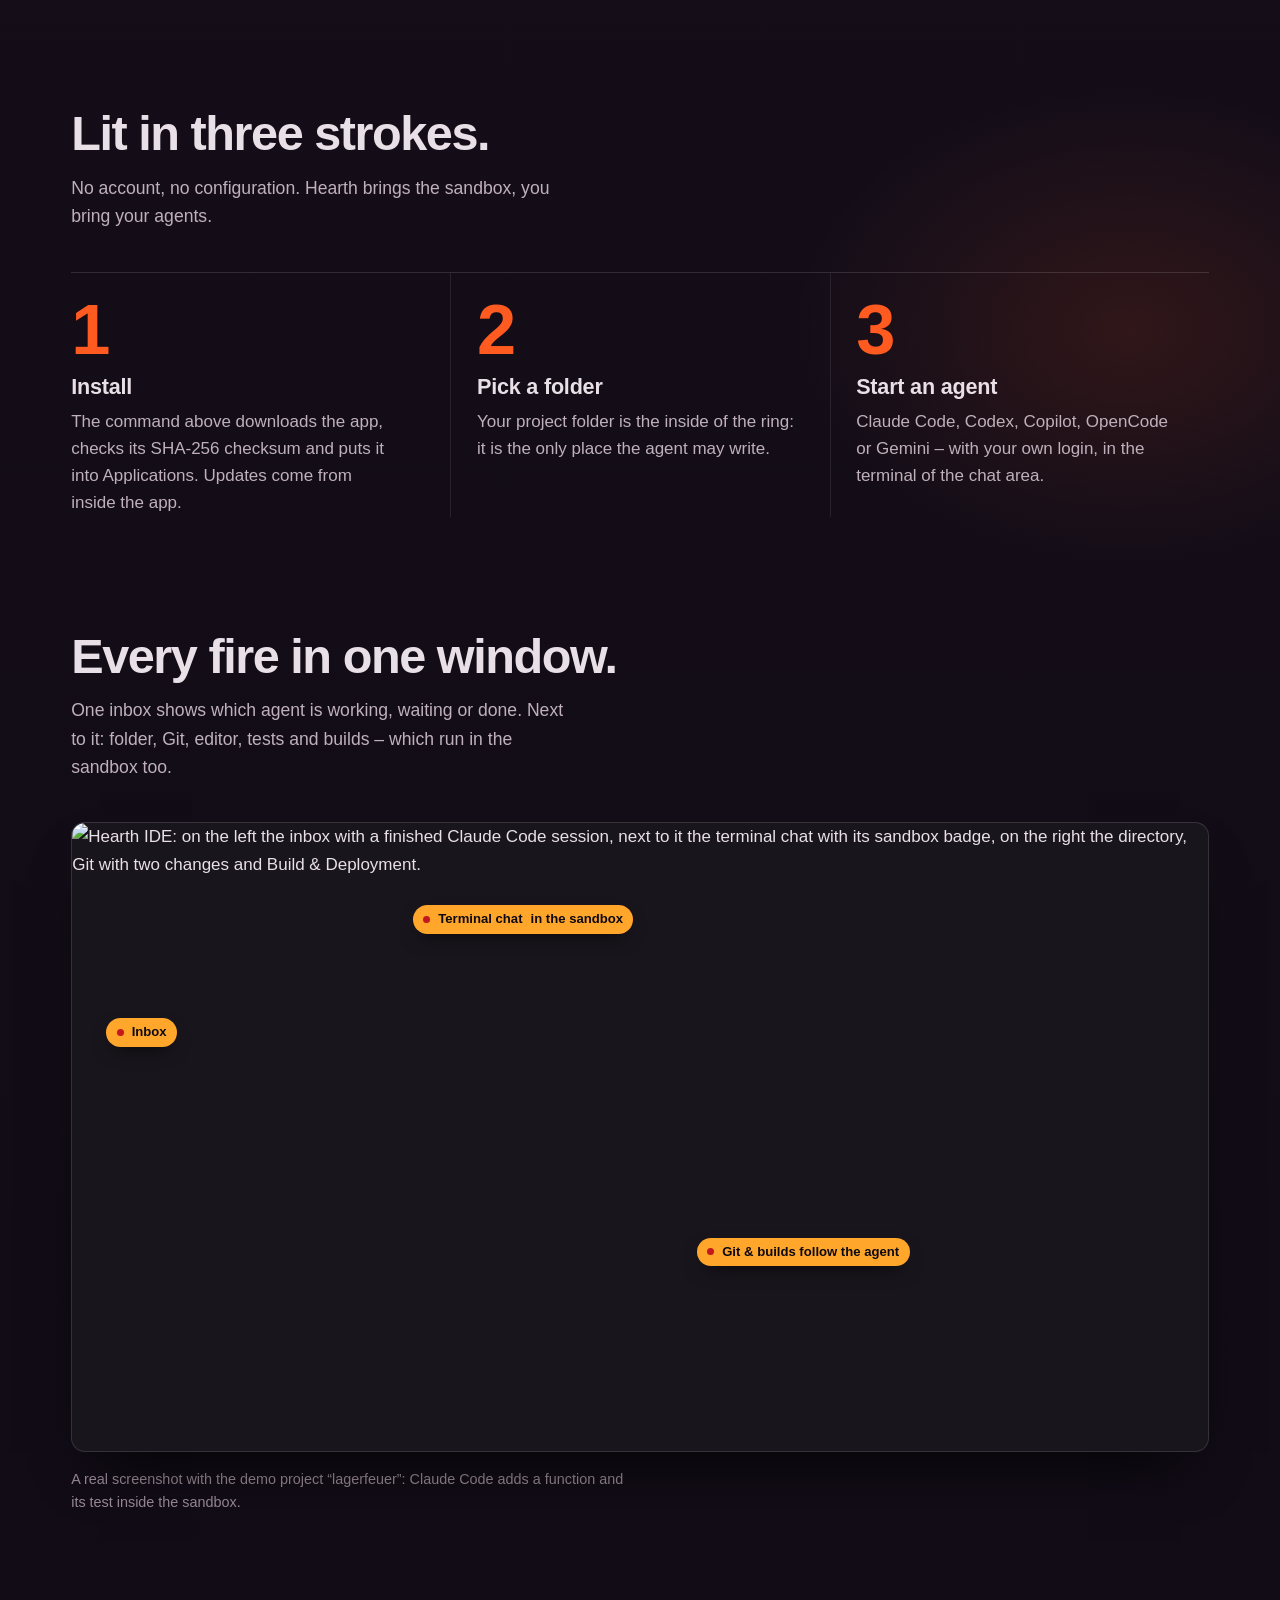
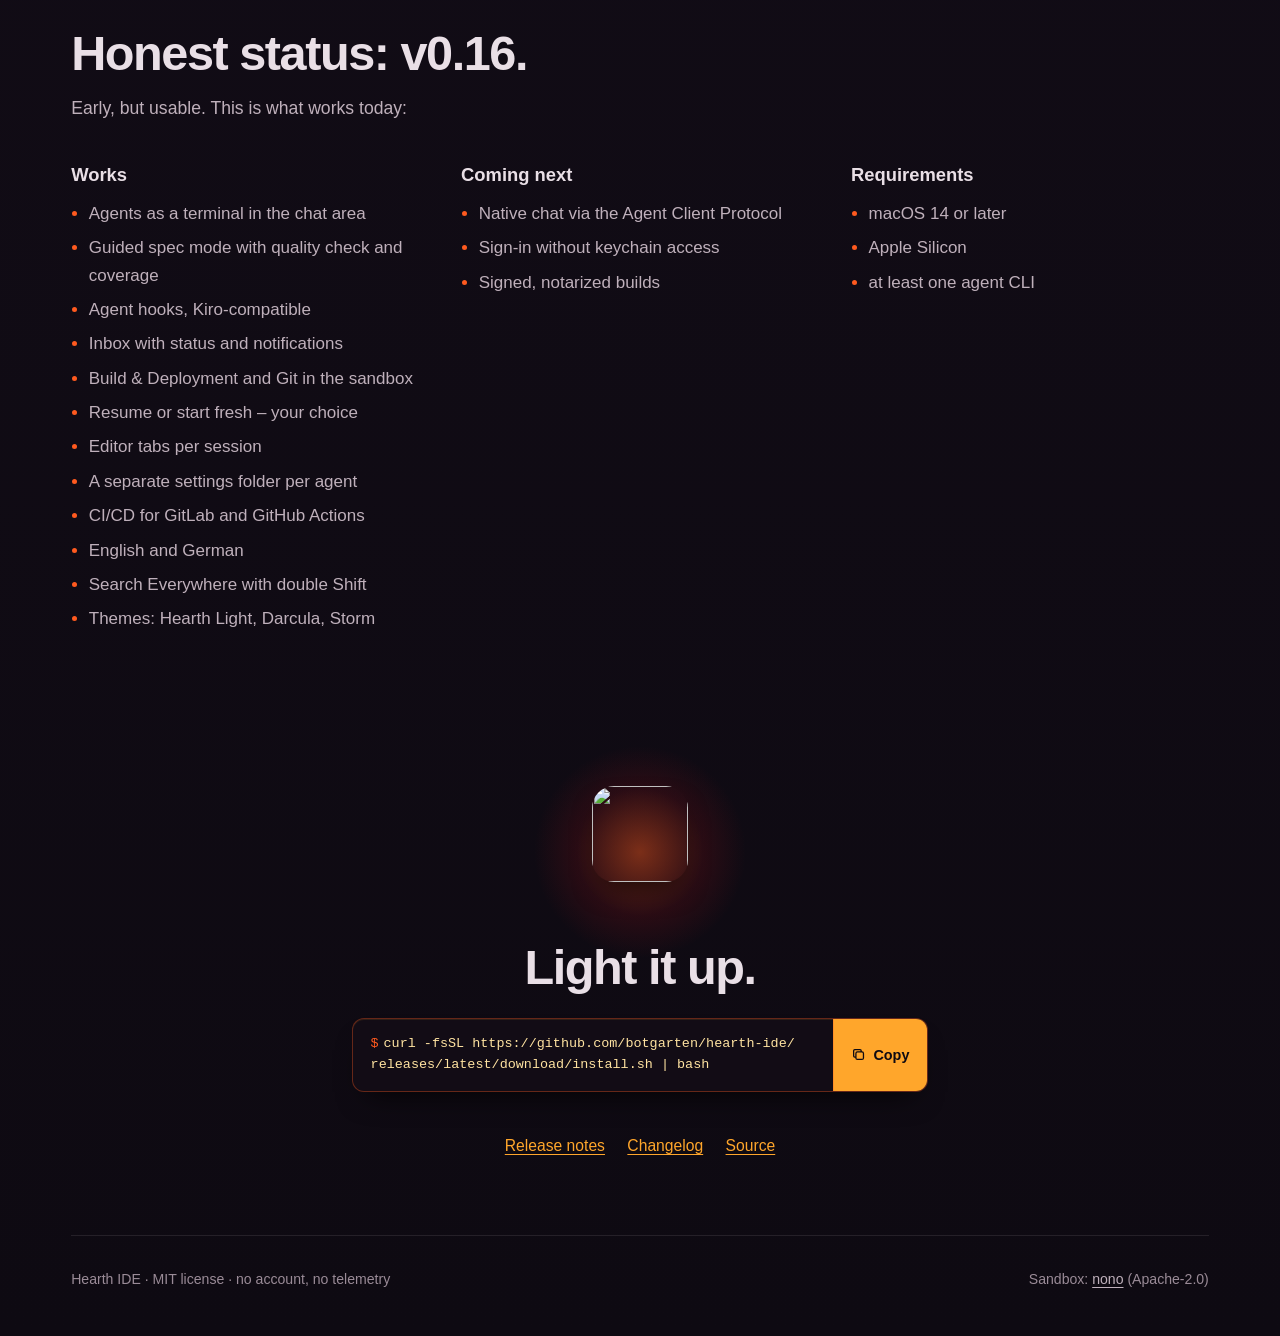
==== commit dbe946c1: "Landingpage: version CSS/JS links with the commit on deploy GitHub Pages lets browsers cache files f" ====
--- a/site/index.html
+++ b/site/index.html
@@ -17,8 +17,8 @@
 <link rel="icon" type="image/png" href="assets/favicon.png">
 <link rel="apple-touch-icon" href="assets/apple-touch-icon.png">
 <link rel="preload" href="assets/fonts/bricolage-grotesque-latin.woff2" as="font" type="font/woff2" crossorigin>
-<link rel="stylesheet" href="assets/fonts.css">
-<link rel="stylesheet" href="assets/site.css">
+<link rel="stylesheet" href="assets/fonts.css?v=dev">
+<link rel="stylesheet" href="assets/site.css?v=dev">
 </head>
 <body>
 <div class="wrap">
@@ -262,6 +262,6 @@
   </footer>
 </div>
 
-<script src="assets/site.js"></script>
+<script src="assets/site.js?v=dev"></script>
 </body>
 </html>
--- a/site/assets/site.css
+++ b/site/assets/site.css
@@ -265,3 +265,30 @@
   .spec-duo .pin { font-size: .72rem; padding: .3rem .5rem; }
   .pin.doc, .pin.prog { display: none; }
 }
+
+/* ---------- 3D hero (WebGL) ---------- */
+.ring.is-3d > svg.stones, .ring.is-3d > canvas[data-fire] { display: none; }
+.ring.is-3d .hero3d { position: absolute; inset: -6% -8% -4%; width: 116%; height: 110%; display: block; touch-action: pan-y; -webkit-mask-image: radial-gradient(closest-side at 50% 54%, #000 0, #000 52%, rgba(0,0,0,.6) 72%, rgba(0,0,0,.18) 88%, transparent 100%); mask-image: radial-gradient(closest-side at 50% 54%, #000 0, #000 52%, rgba(0,0,0,.6) 72%, rgba(0,0,0,.18) 88%, transparent 100%); }
+.ring.is-3d .agent-name, .ring.is-3d .inside-label { left: 0; top: 0; z-index: 4; }
+.ring.is-3d .agent-name { transform: none; }
+.hero3d-labels { position: absolute; inset: -6% -8% -4%; pointer-events: none; z-index: 3; }
+.stone-label { position: absolute; left: 0; top: 0; pointer-events: auto; display: flex; flex-direction: column; align-items: center; gap: .2rem; padding: .28rem .55rem; border-radius: 9px; border: 1px solid rgba(255, 166, 43, .22); background: rgba(18, 12, 21, .62); backdrop-filter: blur(6px); -webkit-backdrop-filter: blur(6px); color: var(--ash); font: 600 .78rem/1.15 var(--mono); font-variant-ligatures: none; cursor: pointer; white-space: nowrap; box-shadow: 0 8px 18px -10px rgba(0, 0, 0, .9); transition: border-color .25s var(--ease), background .25s var(--ease), padding .25s var(--ease); }
+.stone-label b { font-weight: 600; color: #f4e6dc; }
+.stone-label .rule, .stone-label .line { display: none; }
+.stone-label .rule { font: 600 .68rem/1.3 var(--mono); color: var(--flame); }
+.stone-label .line { font: 400 .78rem/1.35 var(--body); color: var(--ash-2); white-space: normal; width: 15rem; text-align: center; }
+.stone-label.open { border-color: rgba(255, 166, 43, .75); background: rgba(29, 20, 32, .92); padding: .5rem .75rem; }
+.stone-label.open .rule, .stone-label.open .line { display: block; }
+.stone-label:focus-visible { outline: 2px solid var(--flame); outline-offset: 3px; }
+.stone-label .blocked { position: absolute; top: -.75rem; right: -.5rem; font: 700 .62rem/1 var(--body); text-transform: lowercase; color: var(--night); background: var(--ember); padding: .22rem .4rem; border-radius: 999px; opacity: 0; transform: scale(.6); pointer-events: none; }
+.stone-label.hit { border-color: var(--ember); box-shadow: 0 0 0 4px rgba(255, 90, 31, .18), 0 0 24px rgba(255, 90, 31, .55); }
+.stone-label.hit .blocked { animation: blocked 1.6s var(--ease) forwards; }
+@keyframes blocked { 0% { opacity: 0; transform: scale(.6); } 12% { opacity: 1; transform: scale(1.12); } 25% { transform: scale(1); } 80% { opacity: 1; } 100% { opacity: 0; } }
+.hero3d-hint { position: absolute; left: 50%; bottom: -1.2rem; transform: translateX(-50%); z-index: 4; font-size: .82rem; color: var(--ash-3); white-space: nowrap; padding: .35rem .75rem; border-radius: 999px; border: 1px solid rgba(233, 223, 230, .14); background: rgba(14, 10, 18, .55); pointer-events: none; transition: opacity .6s var(--ease); }
+.hero3d-hint.gone { opacity: 0; }
+.ring.is-3d .rule-tip { display: none; }
+@media (max-width: 560px) {
+  .stone-label { font-size: .66rem; padding: .2rem .4rem; }
+  .ring.is-3d .inside-label { display: none; }
+  .hero3d-hint { font-size: .74rem; }
+}
